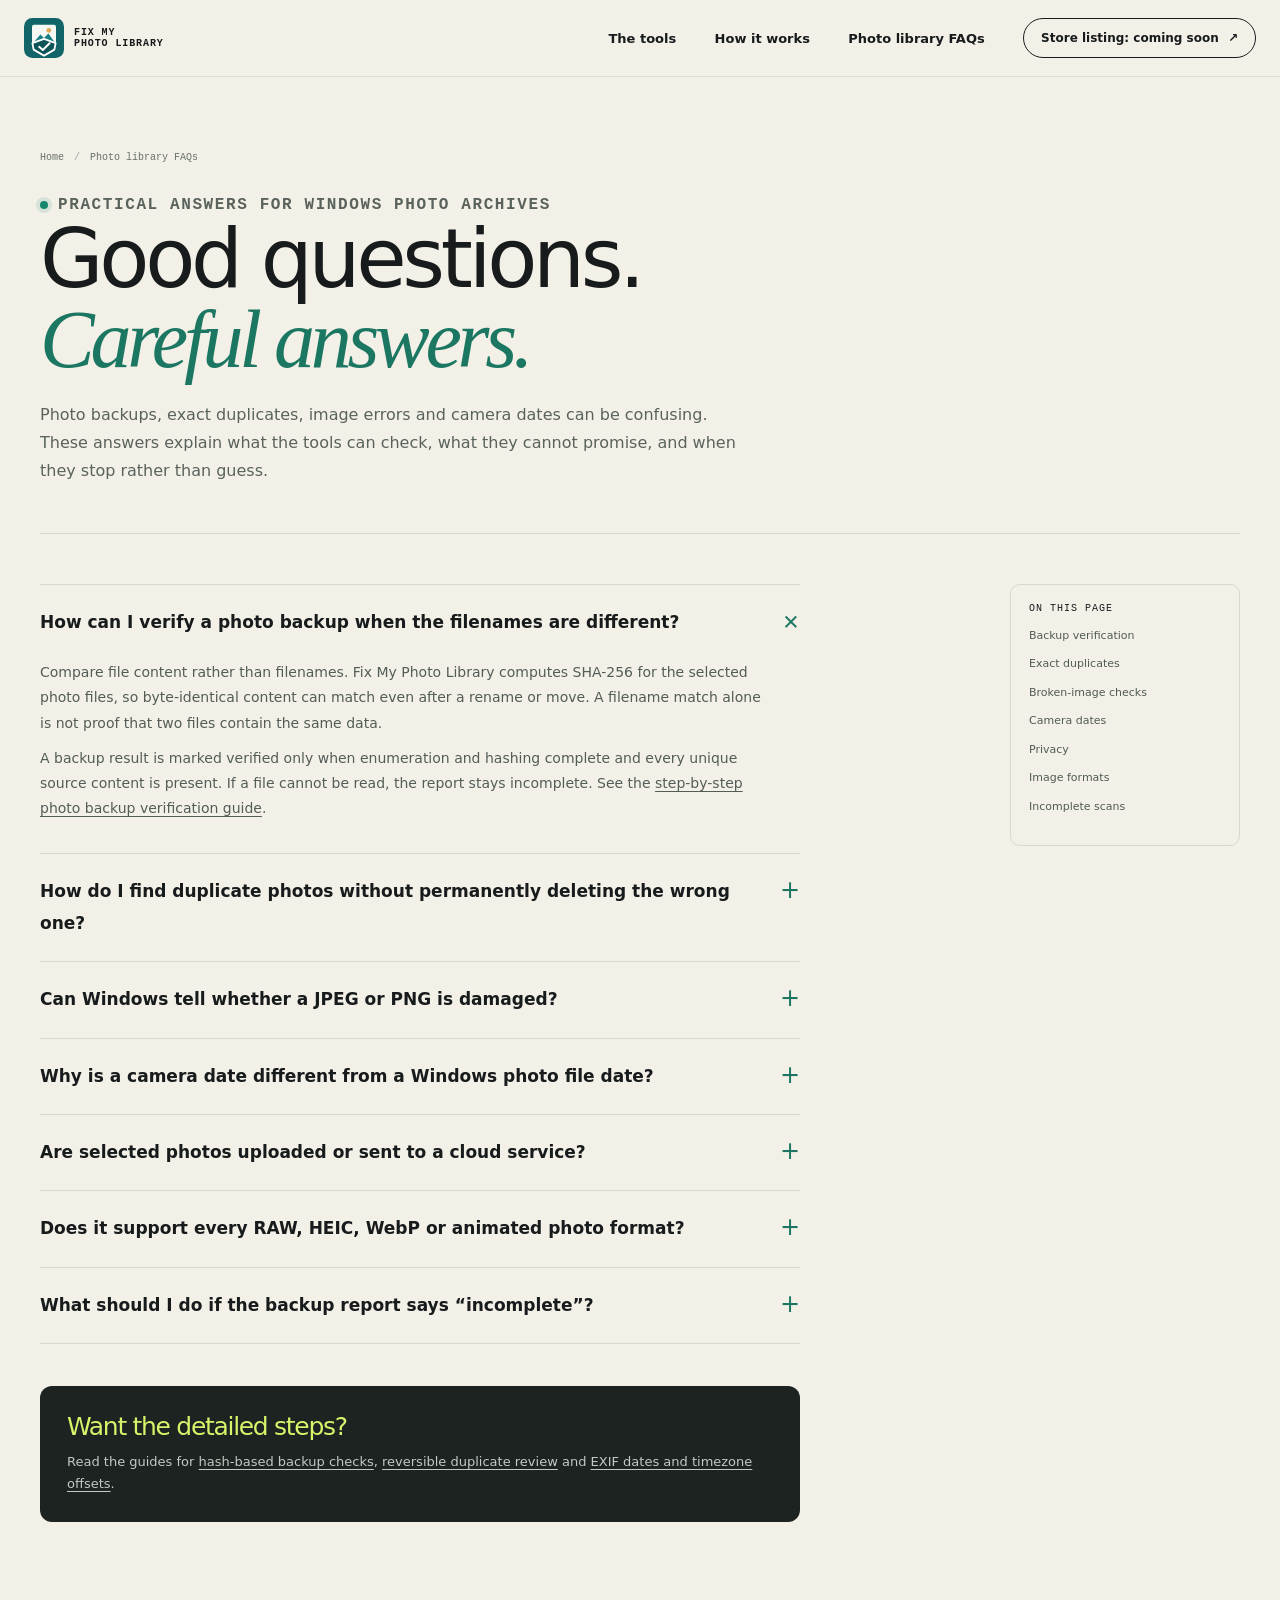
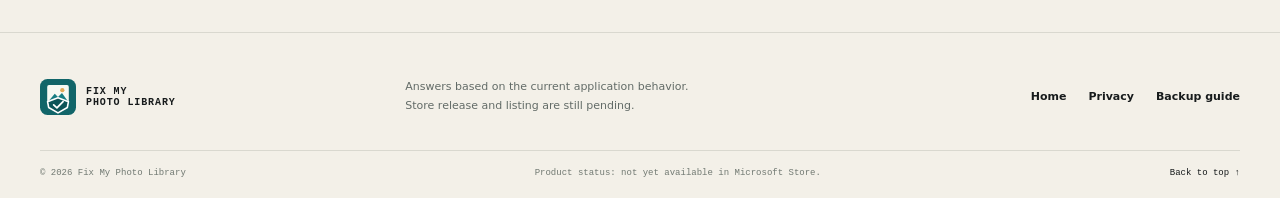
==== faq/index.html @ d22be997 "Publish Fix My Photo Library website" ====
<!doctype html>
<html lang="en-GB">
<head>
  <meta charset="utf-8"><meta name="viewport" content="width=device-width, initial-scale=1"><meta name="color-scheme" content="light"><meta name="theme-color" content="#f3f0e8">
  <title>Photo Library FAQs for Windows | Fix My Photo Library</title>
  <meta name="description" content="Answers about verifying photo backups when filenames differ, exact duplicate review, corrupt-image checks, EXIF timezone dates and local photo privacy on Windows.">
  <link rel="canonical" href="https://nikatsam.github.io/WINAPP_Fix_My_Photo_Library_Website/faq/">
  <link rel="icon" type="image/svg+xml" href="../assets/favicon.svg"><link rel="stylesheet" href="../assets/site.css">
  <meta property="og:type" content="article"><meta property="og:title" content="Photo Library FAQs for Windows"><meta property="og:description" content="Practical answers about photo backups, duplicates, damaged images and EXIF dates."><meta property="og:url" content="https://nikatsam.github.io/WINAPP_Fix_My_Photo_Library_Website/faq/">
  <script type="application/ld+json">
  {"@context":"https://schema.org","@graph":[
    {"@type":"BreadcrumbList","itemListElement":[{"@type":"ListItem","position":1,"name":"Home","item":"https://nikatsam.github.io/WINAPP_Fix_My_Photo_Library_Website/"},{"@type":"ListItem","position":2,"name":"Photo library FAQs","item":"https://nikatsam.github.io/WINAPP_Fix_My_Photo_Library_Website/faq/"}]},
    {"@type":"FAQPage","mainEntity":[
      {"@type":"Question","name":"How can I verify a photo backup when the filenames are different?","acceptedAnswer":{"@type":"Answer","text":"Compare file contents instead of names. Fix My Photo Library calculates SHA-256 hashes for the selected photo files, so identical content can match after a rename. A result is only verified when both scans and hashes complete and all unique source content is present."}},
      {"@type":"Question","name":"How do I find duplicate photos without permanently deleting the wrong one?","acceptedAnswer":{"@type":"Answer","text":"Use exact-content duplicate groups, choose the keeper yourself, and quarantine only reviewed copies. Quarantine stores a recovery manifest and restore checks the hash and avoids overwriting an existing file."}},
      {"@type":"Question","name":"Can Windows tell whether a JPEG or PNG is damaged?","acceptedAnswer":{"@type":"Answer","text":"A decoder can identify some files it cannot fully read, but that does not reconstruct lost pixels. The app checks supported Windows codecs, validates PNG structure and distinguishes failed decoding, resource limits and unavailable codecs."}},
      {"@type":"Question","name":"Why is a photo's camera date different from its Windows file date?","acceptedAnswer":{"@type":"Answer","text":"EXIF capture time and Windows Created or Modified timestamps are different values. Camera dates can also lack a timezone offset. The app previews embedded evidence, does not guess a missing offset, and creates corrected copies without rewriting the original EXIF."}},
      {"@type":"Question","name":"Are my selected photos uploaded to a cloud service?","acceptedAnswer":{"@type":"Answer","text":"The app's photo scans, hashes, image checks and file operations run locally on the Windows PC. It does not upload photo contents to a service. Reports are written only to a folder the user chooses."}},
      {"@type":"Question","name":"Does the app support every RAW, HEIC or animated image format?","acceptedAnswer":{"@type":"Answer","text":"No. Image checks depend on codecs available on Windows and use a bounded pixel budget. Unsupported codecs and resource-limited images are reported separately from damaged files."}}
    ]}]}
  </script>
</head>
<body>
  <a class="skip-link" href="#main">Skip to content</a>
  <header class="site-header"><div class="header-inner"><a class="brand" href="../" aria-label="Fix My Photo Library home"><img src="../assets/favicon.svg" alt="" width="40" height="40"><span>FIX MY<br>PHOTO LIBRARY</span></a><button class="nav-toggle" type="button" aria-expanded="false" aria-controls="primary-nav"><span class="sr-only">Toggle navigation</span><span></span><span></span></button><nav class="primary-nav" id="primary-nav" aria-label="Main navigation"><a href="../#tools">The tools</a><a href="../#how-it-works">How it works</a><a href="./" aria-current="page">Photo library FAQs</a><a class="nav-cta" href="../#availability">Store listing: coming soon <span aria-hidden="true">↗</span></a></nav></div></header>
  <main id="main">
    <section class="page-hero section-wrap"><nav class="breadcrumbs" aria-label="Breadcrumb"><a href="../">Home</a><span aria-hidden="true">/</span><span aria-current="page">Photo library FAQs</span></nav><p class="eyebrow"><span class="eyebrow-dot"></span> Practical answers for Windows photo archives</p><h1>Good questions.<br><em>Careful answers.</em></h1><p>Photo backups, exact duplicates, image errors and camera dates can be confusing. These answers explain what the tools can check, what they cannot promise, and when they stop rather than guess.</p></section>
    <section class="article-layout section-wrap">
      <article class="article-body">
        <div class="qa-list">
          <details class="qa-item" id="backup-content" open><summary><h2>How can I verify a photo backup when the filenames are different?</h2></summary><div class="qa-answer"><p>Compare file content rather than filenames. Fix My Photo Library computes SHA-256 for the selected photo files, so byte-identical content can match even after a rename or move. A filename match alone is not proof that two files contain the same data.</p><p>A backup result is marked verified only when enumeration and hashing complete and every unique source content is present. If a file cannot be read, the report stays incomplete. See the <a href="../guides/verify-photo-backup/">step-by-step photo backup verification guide</a>.</p></div></details>
          <details class="qa-item" id="safe-duplicates"><summary><h2>How do I find duplicate photos without permanently deleting the wrong one?</h2></summary><div class="qa-answer"><p>The duplicate tool groups exact byte-for-byte matches. It does not claim two similar-looking photos are duplicates. You review the group, pin the photo to keep, and choose which copies to quarantine.</p><p>Quarantine is a separate folder with a recovery manifest. Restore rechecks the expected hash and chooses a new name if the original destination already exists. Read the <a href="../guides/find-duplicate-photos/">safe exact-duplicate review guide</a>.</p></div></details>
          <details class="qa-item" id="broken-photo"><summary><h2>Can Windows tell whether a JPEG or PNG is damaged?</h2></summary><div class="qa-answer"><p>Windows image codecs can fully decode some supported image files and fail on others. A failed decode is a diagnostic signal, not a repair: the tool cannot reconstruct pixels that are missing from a damaged file.</p><p>PNG chunk structure and CRC values are checked before decoding. Unsupported codecs, inaccessible files and the image resource limit are reported separately so they are not mislabeled as corruption.</p></div></details>
          <details class="qa-item" id="camera-dates"><summary><h2>Why is a camera date different from a Windows photo file date?</h2></summary><div class="qa-answer"><p>EXIF capture time is embedded metadata; Windows Created and Modified are filesystem timestamps. They can disagree. EXIF wall-clock dates may also omit a timezone offset, making conversion to UTC ambiguous.</p><p>The app previews the date and offset. It does not guess a missing timezone. Date corrections create copies and set the selected Windows timestamps; the original file and embedded EXIF are not rewritten. More detail is in the <a href="../guides/fix-photo-dates/">EXIF photo-date guide</a>.</p></div></details>
          <details class="qa-item" id="privacy"><summary><h2>Are selected photos uploaded or sent to a cloud service?</h2></summary><div class="qa-answer"><p>No photo contents are uploaded by the app. Scans, hashes, decoding, copies and quarantine operations are performed locally. Reports are saved only in the folder you choose. Job history stores a local summary; action journals retain file paths needed for recovery.</p><p>See the <a href="../privacy/">local-processing privacy summary</a>. Microsoft Store licensing and Windows platform services are separate from photo processing.</p></div></details>
          <details class="qa-item" id="formats"><summary><h2>Does it support every RAW, HEIC, WebP or animated photo format?</h2></summary><div class="qa-answer"><p>No. Image inspection depends on codecs installed on that Windows PC. Animated frames are checked within a fixed aggregate pixel budget. If a codec is unavailable or a file exceeds the decode limit, the app reports that separately from a failed supported-format decode.</p><p>Install codecs only from a source you trust. The app does not download a codec or upload the photo to inspect it.</p></div></details>
          <details class="qa-item" id="partial-backup"><summary><h2>What should I do if the backup report says “incomplete”?</h2></summary><div class="qa-answer"><p>Do not treat an incomplete scan as verified. Review access-denied, missing, changed-during-scan and cloud-placeholder rows. Make the source and backup available, then run the check again. The app can offer to copy content it confirmed missing, but it rechecks source hashes and never overwrites an existing file.</p></div></details>
        </div>
        <div class="page-cta"><h2>Want the detailed steps?</h2><p>Read the guides for <a href="../guides/verify-photo-backup/">hash-based backup checks</a>, <a href="../guides/find-duplicate-photos/">reversible duplicate review</a> and <a href="../guides/fix-photo-dates/">EXIF dates and timezone offsets</a>.</p></div>
      </article>
      <aside class="article-aside"><h2>On this page</h2><nav aria-label="FAQ topics"><a href="#backup-content">Backup verification</a><a href="#safe-duplicates">Exact duplicates</a><a href="#broken-photo">Broken-image checks</a><a href="#camera-dates">Camera dates</a><a href="#privacy">Privacy</a><a href="#formats">Image formats</a><a href="#partial-backup">Incomplete scans</a></nav></aside>
    </section>
  </main>
  <footer class="site-footer"><div class="footer-main section-wrap"><a class="brand brand-footer" href="../"><img src="../assets/favicon.svg" alt="" width="36" height="36"><span>FIX MY<br>PHOTO LIBRARY</span></a><p>Answers based on the current application behavior.<br>Store release and listing are still pending.</p><nav aria-label="Footer"><a href="../">Home</a><a href="../privacy/">Privacy</a><a href="../guides/verify-photo-backup/">Backup guide</a></nav></div><div class="footer-bottom section-wrap"><span>© 2026 Fix My Photo Library</span><span>Product status: not yet available in Microsoft Store.</span><a href="#main">Back to top ↑</a></div></footer>
  <script src="../assets/site.js" defer></script>
</body>
</html>
---- assets/site.css ----
:root {
  color-scheme: light;
  --paper: #f3f0e8;
  --white: #fffdf8;
  --ink: #171b1c;
  --muted: #626b67;
  --line: #d9d8cf;
  --lime: #d7f36a;
  --coral: #ff765f;
  --teal: #99d7c4;
  --serif: Georgia, 'Times New Roman', serif;
  --sans: 'Segoe UI', Inter, system-ui, -apple-system, BlinkMacSystemFont, sans-serif;
  --mono: 'Cascadia Code', 'SFMono-Regular', Consolas, monospace;
  --wrap: 1200px;
}

* { box-sizing: border-box; }
html { scroll-behavior: smooth; scroll-padding-top: 92px; }
body { margin: 0; background: var(--paper); color: var(--ink); font-family: var(--sans); -webkit-font-smoothing: antialiased; }
img { display: block; max-width: 100%; }
a { color: inherit; text-decoration: none; }
button, a { -webkit-tap-highlight-color: transparent; }
a:focus-visible, button:focus-visible, summary:focus-visible { outline: 3px solid #087c68; outline-offset: 4px; }
.section-wrap { width: min(var(--wrap), calc(100% - 64px)); margin-inline: auto; }
.sr-only { position: absolute; width: 1px; height: 1px; padding: 0; margin: -1px; overflow: hidden; clip: rect(0,0,0,0); white-space: nowrap; border: 0; }
.skip-link { position: fixed; z-index: 100; top: 12px; left: 12px; padding: 12px 18px; transform: translateY(-160%); border-radius: 999px; background: var(--lime); color: var(--ink); font-weight: 700; }
.skip-link:focus { transform: translateY(0); }

.site-header { position: sticky; z-index: 20; top: 0; border-bottom: 1px solid rgb(23 27 28 / 9%); background: rgb(243 240 232 / 90%); backdrop-filter: blur(16px); }
.header-inner { width: min(1340px, calc(100% - 48px)); min-height: 76px; margin-inline: auto; display: flex; align-items: center; justify-content: space-between; gap: 32px; }
.brand { display: inline-flex; align-items: center; gap: 10px; font: 800 10px/1.1 var(--mono); letter-spacing: .09em; }
.brand img { width: 40px; height: 40px; }
.primary-nav { display: flex; align-items: center; gap: clamp(18px, 3vw, 40px); font-size: 13px; font-weight: 650; }
.primary-nav > a:not(.nav-cta), .site-footer nav a { transition: opacity .2s ease; }
.primary-nav > a:not(.nav-cta):hover, .site-footer nav a:hover { opacity: .58; }
.nav-cta { padding: 12px 17px; border: 1px solid var(--ink); border-radius: 999px; font-size: 12px; }
.nav-cta span { padding-left: 5px; }
.nav-toggle { display: none; }

.hero { min-height: 700px; padding-top: 95px; padding-bottom: 110px; display: grid; grid-template-columns: .9fr 1.1fr; align-items: center; gap: 36px; position: relative; }
.hero-copy { position: relative; z-index: 2; padding-bottom: 50px; }
.eyebrow, .section-kicker { font: 600 10px/1.4 var(--mono); letter-spacing: .1em; text-transform: uppercase; }
.eyebrow { display: flex; align-items: center; gap: 10px; color: #4b5952; }
.eyebrow-dot { width: 8px; height: 8px; border-radius: 50%; background: #16876c; box-shadow: 0 0 0 4px rgb(22 135 108 / 13%); }
h1, h2, h3, p { margin-top: 0; }
h1, h2 { font-weight: 520; letter-spacing: -.052em; }
h1 { max-width: 700px; margin: 22px 0 22px; font-size: clamp(56px, 7.1vw, 96px); line-height: .98; }
h1 em, h2 em { font-family: var(--serif); font-weight: 400; }
.hero-lede { max-width: 500px; color: #4e5854; font-size: 17px; line-height: 1.7; }
.hero-actions { display: flex; flex-wrap: wrap; align-items: center; gap: 22px; margin-top: 30px; }
.button { display: inline-flex; min-height: 52px; padding: 0 22px; align-items: center; justify-content: center; gap: 20px; border-radius: 999px; font-weight: 700; font-size: 13px; transition: transform .2s ease, box-shadow .2s ease; }
.button:hover { transform: translateY(-3px); box-shadow: 0 9px 22px rgb(0 0 0 / 14%); }
.button-dark { background: var(--ink); color: var(--white); }
.button-light { background: var(--lime); color: var(--ink); }
.text-link, .arrow-link { border-bottom: 1px solid currentColor; padding-bottom: 4px; font-size: 12px; font-weight: 700; }
.text-link span, .arrow-link span { padding-left: 4px; }
.trust-points { display: flex; flex-wrap: wrap; gap: 12px 22px; margin: 40px 0 0; padding: 0; list-style: none; color: #49514c; font: 10px var(--mono); }
.trust-points li { display: flex; align-items: center; gap: 7px; }
.trust-points span { color: #8f9990; font-size: 9px; }
.hero-visual { min-height: 470px; position: relative; display: grid; place-items: center; }
.orbit { position: absolute; border: 1px solid rgb(29 56 49 / 12%); border-radius: 50%; pointer-events: none; }
.orbit-one { width: min(42vw, 520px); aspect-ratio: 1; transform: rotate(-21deg) scaleY(.68); }
.orbit-two { width: min(48vw, 600px); aspect-ratio: 1; transform: rotate(31deg) scaleY(.68); }
.hero-screen { z-index: 1; width: min(100%, 630px); margin: 0; padding: 9px 9px 0; overflow: hidden; transform: rotate(2.2deg); border: 1px solid #262c2b; border-radius: 13px; background: #202625; box-shadow: 0 28px 70px rgb(23 27 28 / 23%); animation: screen-float 7s ease-in-out infinite; }
.hero-screen img { width: 100%; border-radius: 7px 7px 0 0; }
.hero-screen figcaption { padding: 9px 10px; color: #d8ddd9; text-align: right; font: 9px var(--mono); }
.hero-note { position: absolute; z-index: 3; display: flex; align-items: center; gap: 10px; padding: 12px 15px; border: 1px solid rgb(23 27 28 / 12%); border-radius: 12px; background: var(--white); box-shadow: 0 12px 35px rgb(23 27 28 / 10%); font-size: 10px; }
.hero-note b, .hero-note small { display: block; }
.hero-note b { margin-bottom: 3px; font-size: 11px; }
.hero-note small { color: var(--muted); font-size: 9px; }
.note-icon { display: grid; width: 30px; height: 30px; place-items: center; border-radius: 50%; background: var(--lime); font-size: 18px; }
.note-top { top: 43px; right: -4px; transform: rotate(3deg); }
.note-bottom { bottom: 35px; left: -12px; transform: rotate(-4deg); }
.shield-mark { display: grid; width: 31px; height: 34px; place-items: center; background: var(--teal); clip-path: polygon(50% 0, 100% 16%, 92% 72%, 50% 100%, 8% 72%, 0 16%); font-weight: 900; }
.hero-spark { position: absolute; color: #e47457; font-size: 25px; animation: spark 4s ease-in-out infinite; }
.spark-one { top: 75px; left: 45px; }
.spark-two { right: 15px; bottom: 65px; font-size: 17px; animation-delay: -2s; }
.hero-ribbon { position: absolute; bottom: 0; left: 0; width: 100%; min-height: 49px; display: flex; justify-content: space-between; align-items: center; gap: 15px; border-top: 1px solid var(--line); border-bottom: 1px solid var(--line); color: #56605a; font: 9px var(--mono); letter-spacing: .08em; }
.hero-ribbon i { width: 5px; height: 5px; border-radius: 50%; background: #9ab448; }

.intro { padding-top: 120px; padding-bottom: 145px; }
.section-kicker { display: flex; justify-content: space-between; gap: 20px; color: #68716a; }
.section-kicker span:first-child { color: #252a27; }
.intro-grid { display: grid; grid-template-columns: 1.08fr .92fr; gap: 9%; align-items: end; margin-top: 40px; }
h2 { margin-bottom: 0; font-size: clamp(44px, 5.7vw, 74px); line-height: 1.02; }
.intro-body { max-width: 520px; color: #525b56; font-size: 14px; line-height: 1.8; }
.intro-body p + p { margin-top: 16px; }
.arrow-link { display: inline-block; margin-top: 13px; color: var(--ink); }

.tools-section { padding: 100px 0 115px; background: #1c2321; color: #f4f2e9; }
.tools-section .section-kicker, .safety-section .section-kicker { color: #b4bcb4; }
.tools-section .section-kicker span:first-child, .safety-section .section-kicker span:first-child { color: var(--lime); }
.tools-heading { display: flex; justify-content: space-between; align-items: end; gap: 40px; margin: 38px 0 45px; }
.tools-heading h2 { max-width: 630px; }
.tools-heading h2 em { color: var(--lime); }
.tools-heading > p { max-width: 320px; margin: 0 0 5px; color: #b5beb7; font-size: 14px; line-height: 1.7; }
.tool-grid { display: grid; grid-template-columns: repeat(4, 1fr); gap: 12px; }
.tool-card { min-height: 320px; display: flex; flex-direction: column; padding: 24px; border-radius: 12px; color: var(--ink); }
.tool-card-dark { background: #a8dfca; }
.tool-card-lime { background: var(--lime); }
.tool-card-paper { background: #f0ede5; }
.tool-card-coral { background: var(--coral); }
.card-top { display: flex; align-items: center; justify-content: space-between; margin-bottom: 32px; }
.tool-number { font: 11px var(--mono); opacity: .62; }
.tool-glyph { display: grid; width: 43px; height: 43px; place-items: center; border: 1px solid rgb(23 27 28 / 26%); border-radius: 50%; font-size: 25px; }
.tool-card h3 { margin: 0 0 12px; font-size: 21px; letter-spacing: -.035em; }
.tool-card p { margin: 0 0 22px; color: #3d4741; font-size: 12px; line-height: 1.65; }
.tool-card a { display: flex; justify-content: space-between; align-items: center; gap: 8px; margin-top: auto; padding-top: 12px; border-top: 1px solid rgb(23 27 28 / 20%); font-size: 10px; font-weight: 750; }
.tool-card a span { font-size: 15px; }

.proof-section { padding-top: 120px; padding-bottom: 125px; }
.proof-heading { display: flex; align-items: end; justify-content: space-between; gap: 40px; margin: 40px 0 42px; }
.proof-heading h2 em { color: #1c7762; }
.proof-heading p { max-width: 350px; margin: 0 0 7px; color: var(--muted); font-size: 13px; line-height: 1.65; }
.screen-gallery { display: grid; grid-template-columns: 1.18fr .82fr; gap: 15px; align-items: start; }
.screen-gallery figure { margin: 0; overflow: hidden; border: 1px solid #d3d1c8; border-radius: 10px; background: #e7e5dd; }
.screen-gallery img { width: 100%; aspect-ratio: 16/9; object-fit: cover; object-position: top left; transition: transform .6s cubic-bezier(.2,.7,.2,1); }
.screen-gallery figure:hover img { transform: scale(1.025); }
.gallery-large { grid-row: span 2; }
.gallery-caption, .screen-gallery figcaption { display: flex; flex-wrap: wrap; justify-content: space-between; gap: 8px 20px; padding: 13px 15px; color: #4f5853; font-size: 10px; }
.screen-gallery figcaption b { color: var(--ink); font-size: 11px; }

.safety-section { padding: 105px 0; background: #1c2321; color: var(--white); }
.safety-grid { display: grid; grid-template-columns: 1fr .78fr; gap: 10%; align-items: center; }
.safety-copy h2 { margin: 40px 0 20px; }
.safety-copy h2 em { color: var(--lime); }
.safety-copy > p { max-width: 480px; margin-bottom: 25px; color: #bec4be; font-size: 14px; line-height: 1.75; }
.safety-list { border-top: 1px solid #505753; }
.safety-list > div { display: grid; grid-template-columns: 42px 1fr; gap: 15px; padding: 17px 0; border-bottom: 1px solid #505753; }
.safety-list > div > span { color: var(--lime); font: 10px var(--mono); }
.safety-list p { margin: 0; color: #bfc6c0; font-size: 11px; line-height: 1.7; }
.safety-list b { color: var(--white); font-size: 13px; }

.faq-teaser { padding-top: 120px; padding-bottom: 125px; }
.faq-teaser-grid { display: grid; grid-template-columns: 1fr 1fr; gap: 8%; margin-top: 44px; }
.faq-teaser h2 em { color: #1c7762; }
.faq-mini-list { border-top: 1px solid var(--line); }
.faq-mini-list a { display: flex; justify-content: space-between; gap: 20px; align-items: center; padding: 19px 0; border-bottom: 1px solid var(--line); font-size: 13px; font-weight: 600; }
.faq-mini-list b { font-size: 18px; transition: transform .2s ease; }
.faq-mini-list a:hover b { transform: translate(3px,-3px); }

.availability { padding-bottom: 110px; }
.availability-card { display: grid; grid-template-columns: 1fr 220px; gap: 40px; align-items: center; padding: clamp(30px, 6vw, 70px); border-radius: 15px; background: var(--lime); }
.availability-card .eyebrow { color: #354128; }
.availability-card h2 { margin: 23px 0 15px; font-size: clamp(42px, 5vw, 68px); }
.availability-card h2 em { color: #4b7149; }
.availability-card p:last-child { max-width: 560px; margin: 0; color: #48533c; font-size: 13px; line-height: 1.7; }
.availability-stamp { width: 185px; height: 185px; display: flex; flex-direction: column; justify-content: space-between; align-items: center; padding: 18px; transform: rotate(7deg); border: 1px solid rgb(23 27 28 / 45%); border-radius: 50%; text-align: center; }
.availability-stamp span { font: 9px var(--mono); letter-spacing: .08em; }
.availability-stamp b { font: 15px/1.1 var(--mono); letter-spacing: .04em; }

.site-footer { padding: 45px 0 20px; border-top: 1px solid var(--line); }
.footer-main { display: grid; grid-template-columns: 1fr 1.4fr 1fr; align-items: center; gap: 30px; padding-bottom: 35px; }
.brand-footer img { width: 36px; height: 36px; }
.footer-main > p { margin: 0; color: var(--muted); font-size: 11px; line-height: 1.7; }
.site-footer nav { display: flex; justify-content: flex-end; gap: 22px; font-size: 11px; font-weight: 650; }
.footer-bottom { display: flex; justify-content: space-between; gap: 20px; padding-top: 17px; border-top: 1px solid var(--line); color: #717972; font: 9px var(--mono); }
.footer-bottom a { color: var(--ink); }

/* Editorial pages */
.page-hero { padding: 75px 0 48px; border-bottom: 1px solid var(--line); }
.breadcrumbs { display: flex; gap: 10px; align-items: center; margin-bottom: 28px; color: #66716a; font: 10px var(--mono); }
.breadcrumbs span[aria-hidden="true"] { color: #a2a79f; }
.page-hero h1 { max-width: 900px; margin: 0 0 20px; font-size: clamp(48px, 7vw, 82px); }
.page-hero h1 em { color: #1c7762; }
.page-hero > p { max-width: 700px; margin: 0; color: #59635c; font-size: 16px; line-height: 1.75; }
.article-layout { display: grid; grid-template-columns: minmax(0, 760px) 230px; justify-content: space-between; gap: 60px; padding-top: 50px; padding-bottom: 110px; }
.article-body { color: #414b45; font-size: 15px; line-height: 1.85; }
.article-body h2 { margin: 48px 0 15px; font-size: 34px; line-height: 1.1; color: var(--ink); }
.article-body h3 { margin: 30px 0 9px; font-size: 20px; color: var(--ink); }
.article-body p { margin-bottom: 17px; }
.article-body ul, .article-body ol { padding-left: 21px; }
.article-body li { margin: 7px 0; }
.article-body a { text-decoration: underline; text-underline-offset: 3px; }
.article-callout { margin: 30px 0; padding: 21px 24px; border-left: 3px solid #16876c; background: #e5eee5; color: #32463b; }
.article-callout strong { color: var(--ink); }
.article-aside { position: sticky; top: 105px; align-self: start; padding: 18px; border: 1px solid var(--line); border-radius: 10px; }
.article-aside h2 { margin: 0 0 14px; font: 10px var(--mono); letter-spacing: .1em; text-transform: uppercase; }
.article-aside a { display: block; margin: 12px 0; color: #4f5b53; font-size: 11px; line-height: 1.5; }
.qa-list { border-top: 1px solid var(--line); }
.qa-item { border-bottom: 1px solid var(--line); }
.qa-item h2 { margin: 0; font: inherit; letter-spacing: normal; }
.qa-item summary { display: flex; justify-content: space-between; gap: 22px; padding: 22px 0; color: var(--ink); cursor: pointer; list-style: none; font-size: 17px; font-weight: 650; }
.qa-item summary::-webkit-details-marker { display: none; }
.qa-item summary::after { content: '+'; color: #1c7762; font: 24px var(--sans); transition: transform .2s ease; }
.qa-item[open] summary::after { transform: rotate(45deg); }
.qa-answer { max-width: 760px; padding: 0 30px 22px 0; color: #525d56; font-size: 14px; line-height: 1.8; }
.qa-answer p { margin: 0 0 10px; }
.qa-answer a { text-decoration: underline; text-underline-offset: 3px; }
.page-cta { margin-top: 42px; padding: 27px; border-radius: 12px; background: #1c2321; color: var(--white); }
.page-cta h2 { margin: 0 0 10px; color: var(--lime); font-size: 25px; }
.page-cta p { margin: 0; color: #c3cac3; font-size: 13px; line-height: 1.7; }
.privacy-updated { color: #6a746c; font: 10px var(--mono); }

.reveal { opacity: 1; transform: none; }
.js-ready .reveal { opacity: 0; transform: translateY(18px); transition: opacity .65s ease, transform .65s cubic-bezier(.2,.7,.2,1); }
.js-ready .reveal.is-visible { opacity: 1; transform: translateY(0); }
.js-ready .reveal-late { transition-delay: .12s; }
@keyframes screen-float { 0%,100% { transform: rotate(2.2deg) translateY(0); } 50% { transform: rotate(1deg) translateY(-10px); } }
@keyframes spark { 0%,100% { transform: scale(.9) rotate(0); opacity: .8; } 50% { transform: scale(1.2) rotate(35deg); opacity: 1; } }

@media (max-width: 1000px) {
  .hero { min-height: 650px; grid-template-columns: 1fr 1fr; gap: 15px; }
  .hero-note { font-size: 9px; }
  .tool-grid { grid-template-columns: repeat(2, 1fr); }
  .tool-card { min-height: 285px; }
}
@media (max-width: 720px) {
  html { scroll-padding-top: 76px; }
  .section-wrap { width: min(100% - 38px, var(--wrap)); }
  .header-inner { width: calc(100% - 32px); min-height: 66px; }
  .brand img { width: 34px; height: 34px; }
  .nav-toggle { width: 43px; height: 43px; display: grid; align-content: center; justify-content: center; gap: 5px; border: 1px solid var(--line); border-radius: 50%; background: transparent; }
  .nav-toggle > span:not(.sr-only) { width: 15px; height: 1px; background: var(--ink); }
  .primary-nav { position: absolute; top: 65px; right: 0; left: 0; display: none; align-items: stretch; padding: 18px 20px 22px; border-bottom: 1px solid var(--line); background: var(--paper); }
  .primary-nav.is-open { display: flex; flex-direction: column; gap: 16px; }
  .nav-cta { align-self: flex-start; }
  .hero { min-height: 0; display: flex; flex-direction: column; align-items: stretch; gap: 0; padding-top: 62px; padding-bottom: 78px; }
  .hero-copy { padding-bottom: 10px; }
  h1 { margin-top: 18px; font-size: clamp(54px, 15vw, 80px); }
  .hero-lede { font-size: 15px; }
  .hero-actions { align-items: flex-start; flex-direction: column; gap: 17px; }
  .trust-points { gap: 11px 14px; margin-top: 28px; font-size: 9px; }
  .hero-visual { min-height: 340px; margin: 10px -5px 22px; }
  .hero-screen { width: 94%; }
  .note-top { top: 15px; right: -2px; }
  .note-bottom { bottom: 5px; left: -2px; }
  .orbit-one { width: 88vw; }
  .orbit-two { width: 100vw; }
  .hero-ribbon { flex-wrap: wrap; justify-content: center; gap: 9px; min-height: 43px; font-size: 7px; }
  .hero-ribbon span:last-child, .hero-ribbon i:last-of-type { display: none; }
  .intro, .proof-section, .faq-teaser { padding-top: 78px; padding-bottom: 82px; }
  .section-kicker { font-size: 8px; }
  .section-kicker span:last-child { text-align: right; }
  .intro-grid, .faq-teaser-grid { grid-template-columns: 1fr; gap: 26px; margin-top: 30px; }
  h2 { font-size: clamp(43px, 12vw, 62px); }
  .intro-body { font-size: 13px; }
  .tools-section, .safety-section { padding: 75px 0; }
  .tools-heading, .proof-heading { display: block; margin: 30px 0; }
  .tools-heading > p, .proof-heading p { margin-top: 18px; }
  .tool-grid { grid-template-columns: 1fr; }
  .tool-card { min-height: 250px; padding: 22px; }
  .card-top { margin-bottom: 22px; }
  .screen-gallery { grid-template-columns: 1fr; }
  .gallery-large { grid-row: auto; }
  .safety-grid { grid-template-columns: 1fr; gap: 40px; }
  .safety-copy h2 { margin: 30px 0 18px; }
  .availability { padding-bottom: 75px; }
  .availability-card { grid-template-columns: 1fr; gap: 30px; padding: 30px 24px; }
  .availability-stamp { width: 145px; height: 145px; margin-inline: auto; }
  .footer-main { grid-template-columns: 1fr 1fr; gap: 24px 14px; }
  .footer-main > p { grid-column: 1 / -1; grid-row: 2; }
  .site-footer nav { grid-column: 1 / -1; justify-content: flex-start; grid-row: 3; }
  .footer-bottom { flex-wrap: wrap; font-size: 8px; }
  .page-hero { padding: 52px 0 34px; }
  .page-hero h1 { font-size: clamp(45px, 13vw, 66px); }
  .page-hero > p { font-size: 14px; }
  .article-layout { grid-template-columns: 1fr; gap: 30px; padding-top: 28px; }
  .article-aside { position: static; grid-row: 1; }
  .article-aside nav { display: flex; flex-wrap: wrap; gap: 6px 15px; }
  .article-aside a { margin: 3px 0; }
  .article-body { font-size: 14px; }
  .article-body h2 { margin-top: 35px; font-size: 30px; }
  .qa-item summary { font-size: 15px; }
}
@media (prefers-reduced-motion: reduce) {
  *, *::before, *::after { scroll-behavior: auto !important; animation-duration: .01ms !important; animation-iteration-count: 1 !important; transition-duration: .01ms !important; }
  .js-ready .reveal { opacity: 1; transform: none; }
}
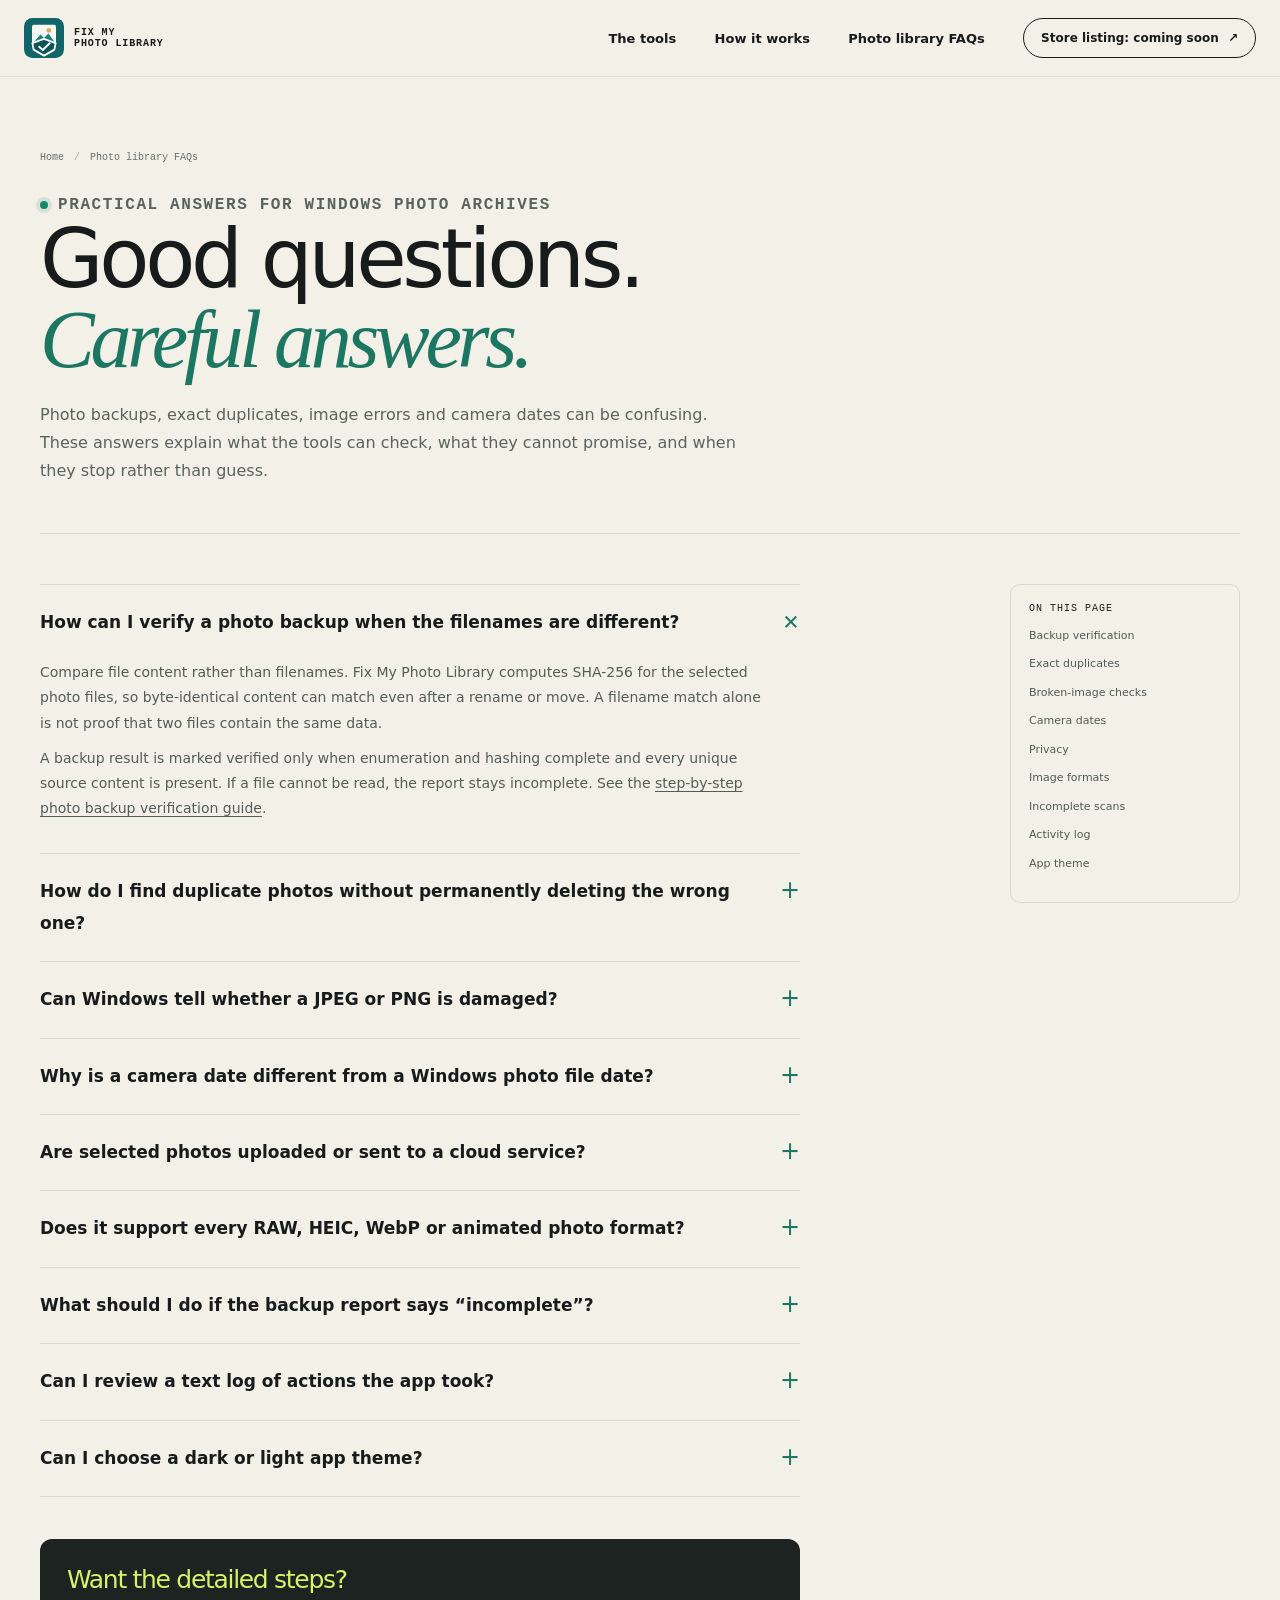
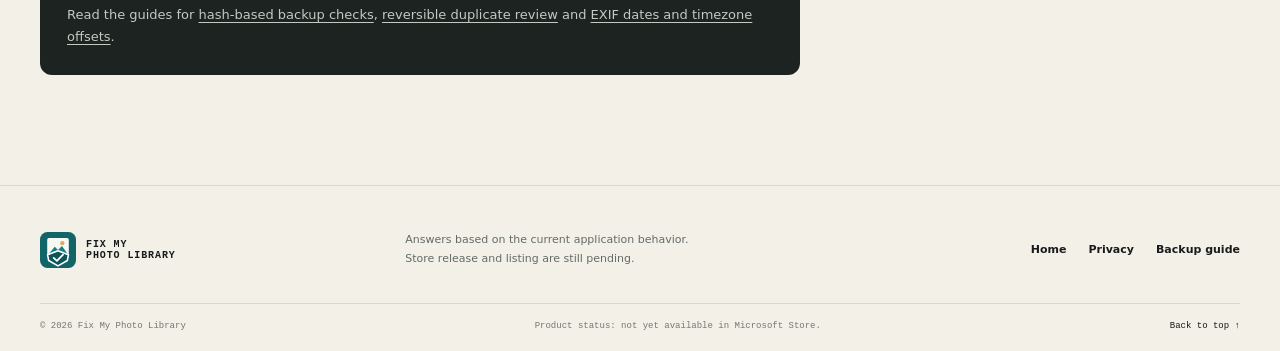
==== commit 3e2ef5d6: "Publish Fix My Photo Library website" ====
--- a/faq/index.html
+++ b/faq/index.html
@@ -16,7 +16,9 @@
       {"@type":"Question","name":"Can Windows tell whether a JPEG or PNG is damaged?","acceptedAnswer":{"@type":"Answer","text":"A decoder can identify some files it cannot fully read, but that does not reconstruct lost pixels. The app checks supported Windows codecs, validates PNG structure and distinguishes failed decoding, resource limits and unavailable codecs."}},
       {"@type":"Question","name":"Why is a photo's camera date different from its Windows file date?","acceptedAnswer":{"@type":"Answer","text":"EXIF capture time and Windows Created or Modified timestamps are different values. Camera dates can also lack a timezone offset. The app previews embedded evidence, does not guess a missing offset, and creates corrected copies without rewriting the original EXIF."}},
       {"@type":"Question","name":"Are my selected photos uploaded to a cloud service?","acceptedAnswer":{"@type":"Answer","text":"The app's photo scans, hashes, image checks and file operations run locally on the Windows PC. It does not upload photo contents to a service. Reports are written only to a folder the user chooses."}},
-      {"@type":"Question","name":"Does the app support every RAW, HEIC or animated image format?","acceptedAnswer":{"@type":"Answer","text":"No. Image checks depend on codecs available on Windows and use a bounded pixel budget. Unsupported codecs and resource-limited images are reported separately from damaged files."}}
+      {"@type":"Question","name":"Does the app support every RAW, HEIC or animated image format?","acceptedAnswer":{"@type":"Answer","text":"No. Image checks depend on codecs available on Windows and use a bounded pixel budget. Unsupported codecs and resource-limited images are reported separately from damaged files."}},
+      {"@type":"Question","name":"Can I review a text log of actions the app took?","acceptedAnswer":{"@type":"Answer","text":"Yes. The History screen shows recent job summaries and opens or exports a local activity.txt log with timestamps, outcomes, counts and paths for copy, quarantine, restore and report-export actions. Clearing job summaries does not delete the text log or recovery journal."}},
+      {"@type":"Question","name":"Can I choose a dark or light app theme?","acceptedAnswer":{"@type":"Answer","text":"Yes. Choose System, Light or Dark in the app header. The preference is stored locally and Windows high-contrast colors take precedence for accessibility."}}
     ]}]}
   </script>
 </head>
@@ -35,10 +37,12 @@
           <details class="qa-item" id="privacy"><summary><h2>Are selected photos uploaded or sent to a cloud service?</h2></summary><div class="qa-answer"><p>No photo contents are uploaded by the app. Scans, hashes, decoding, copies and quarantine operations are performed locally. Reports are saved only in the folder you choose. Job history stores a local summary; action journals retain file paths needed for recovery.</p><p>See the <a href="../privacy/">local-processing privacy summary</a>. Microsoft Store licensing and Windows platform services are separate from photo processing.</p></div></details>
           <details class="qa-item" id="formats"><summary><h2>Does it support every RAW, HEIC, WebP or animated photo format?</h2></summary><div class="qa-answer"><p>No. Image inspection depends on codecs installed on that Windows PC. Animated frames are checked within a fixed aggregate pixel budget. If a codec is unavailable or a file exceeds the decode limit, the app reports that separately from a failed supported-format decode.</p><p>Install codecs only from a source you trust. The app does not download a codec or upload the photo to inspect it.</p></div></details>
           <details class="qa-item" id="partial-backup"><summary><h2>What should I do if the backup report says “incomplete”?</h2></summary><div class="qa-answer"><p>Do not treat an incomplete scan as verified. Review access-denied, missing, changed-during-scan and cloud-placeholder rows. Make the source and backup available, then run the check again. The app can offer to copy content it confirmed missing, but it rechecks source hashes and never overwrites an existing file.</p></div></details>
+          <details class="qa-item" id="action-log"><summary><h2>Can I review a text log of actions the app took?</h2></summary><div class="qa-answer"><p>Yes. History shows recent job summaries and opens or exports a local <code>activity.txt</code> log with timestamps, outcomes, counts and paths for copy, quarantine, restore and report-export actions. Clearing job summaries does not delete the text log or recovery journal.</p></div></details>
+          <details class="qa-item" id="app-theme"><summary><h2>Can I choose a dark or light app theme?</h2></summary><div class="qa-answer"><p>Yes. Choose System, Light or Dark in the app header. The preference is stored locally; Windows high-contrast colors take precedence.</p></div></details>
         </div>
         <div class="page-cta"><h2>Want the detailed steps?</h2><p>Read the guides for <a href="../guides/verify-photo-backup/">hash-based backup checks</a>, <a href="../guides/find-duplicate-photos/">reversible duplicate review</a> and <a href="../guides/fix-photo-dates/">EXIF dates and timezone offsets</a>.</p></div>
       </article>
-      <aside class="article-aside"><h2>On this page</h2><nav aria-label="FAQ topics"><a href="#backup-content">Backup verification</a><a href="#safe-duplicates">Exact duplicates</a><a href="#broken-photo">Broken-image checks</a><a href="#camera-dates">Camera dates</a><a href="#privacy">Privacy</a><a href="#formats">Image formats</a><a href="#partial-backup">Incomplete scans</a></nav></aside>
+      <aside class="article-aside"><h2>On this page</h2><nav aria-label="FAQ topics"><a href="#backup-content">Backup verification</a><a href="#safe-duplicates">Exact duplicates</a><a href="#broken-photo">Broken-image checks</a><a href="#camera-dates">Camera dates</a><a href="#privacy">Privacy</a><a href="#formats">Image formats</a><a href="#partial-backup">Incomplete scans</a><a href="#action-log">Activity log</a><a href="#app-theme">App theme</a></nav></aside>
     </section>
   </main>
   <footer class="site-footer"><div class="footer-main section-wrap"><a class="brand brand-footer" href="../"><img src="../assets/favicon.svg" alt="" width="36" height="36"><span>FIX MY<br>PHOTO LIBRARY</span></a><p>Answers based on the current application behavior.<br>Store release and listing are still pending.</p><nav aria-label="Footer"><a href="../">Home</a><a href="../privacy/">Privacy</a><a href="../guides/verify-photo-backup/">Backup guide</a></nav></div><div class="footer-bottom section-wrap"><span>© 2026 Fix My Photo Library</span><span>Product status: not yet available in Microsoft Store.</span><a href="#main">Back to top ↑</a></div></footer>
--- a/assets/site.css
+++ b/assets/site.css
@@ -62,7 +62,11 @@
 .orbit-one { width: min(42vw, 520px); aspect-ratio: 1; transform: rotate(-21deg) scaleY(.68); }
 .orbit-two { width: min(48vw, 600px); aspect-ratio: 1; transform: rotate(31deg) scaleY(.68); }
 .hero-screen { z-index: 1; width: min(100%, 630px); margin: 0; padding: 9px 9px 0; overflow: hidden; transform: rotate(2.2deg); border: 1px solid #262c2b; border-radius: 13px; background: #202625; box-shadow: 0 28px 70px rgb(23 27 28 / 23%); animation: screen-float 7s ease-in-out infinite; }
-.hero-screen img { width: 100%; border-radius: 7px 7px 0 0; }
+.hero-screen img { display: block; width: 100%; height: auto; aspect-ratio: 1366 / 768; object-fit: contain; border-radius: 7px 7px 0 0; }
+.image-expand { position: relative; display: block; width: 100%; height: auto; padding: 0; overflow: hidden; border: 0; background: transparent; color: inherit; cursor: zoom-in; text-align: left; }
+.expand-cue { position: absolute; right: 12px; bottom: 12px; padding: 8px 11px; transform: translateY(5px); border: 1px solid rgb(255 255 255 / 30%); border-radius: 999px; background: rgb(20 27 25 / 88%); color: #fff; opacity: 0; transition: opacity .2s ease, transform .2s ease; font: 10px var(--mono); }
+.image-expand:hover .expand-cue, .image-expand:focus-visible .expand-cue { transform: translateY(0); opacity: 1; }
+.hero-screen .image-expand { border-radius: 7px 7px 0 0; }
 .hero-screen figcaption { padding: 9px 10px; color: #d8ddd9; text-align: right; font: 9px var(--mono); }
 .hero-note { position: absolute; z-index: 3; display: flex; align-items: center; gap: 10px; padding: 12px 15px; border: 1px solid rgb(23 27 28 / 12%); border-radius: 12px; background: var(--white); box-shadow: 0 12px 35px rgb(23 27 28 / 10%); font-size: 10px; }
 .hero-note b, .hero-note small { display: block; }
@@ -114,8 +118,8 @@
 .proof-heading p { max-width: 350px; margin: 0 0 7px; color: var(--muted); font-size: 13px; line-height: 1.65; }
 .screen-gallery { display: grid; grid-template-columns: 1.18fr .82fr; gap: 15px; align-items: start; }
 .screen-gallery figure { margin: 0; overflow: hidden; border: 1px solid #d3d1c8; border-radius: 10px; background: #e7e5dd; }
-.screen-gallery img { width: 100%; aspect-ratio: 16/9; object-fit: cover; object-position: top left; transition: transform .6s cubic-bezier(.2,.7,.2,1); }
-.screen-gallery figure:hover img { transform: scale(1.025); }
+.screen-gallery img { width: 100%; height: auto; aspect-ratio: 16 / 9; object-fit: contain; object-position: top left; transition: transform .6s cubic-bezier(.2,.7,.2,1); }
+.screen-gallery figure:hover img { transform: scale(1.015); }
 .gallery-large { grid-row: span 2; }
 .gallery-caption, .screen-gallery figcaption { display: flex; flex-wrap: wrap; justify-content: space-between; gap: 8px 20px; padding: 13px 15px; color: #4f5853; font-size: 10px; }
 .screen-gallery figcaption b { color: var(--ink); font-size: 11px; }
@@ -179,6 +183,11 @@
 .article-aside a { display: block; margin: 12px 0; color: #4f5b53; font-size: 11px; line-height: 1.5; }
 .qa-list { border-top: 1px solid var(--line); }
 .qa-item { border-bottom: 1px solid var(--line); }
+.guide-row { display: flex; justify-content: space-between; align-items: center; gap: 20px; padding: 21px 0; color: var(--ink); }
+.guide-row b { font-size: 16px; }
+.guide-row small { display: inline-block; margin-top: 6px; color: var(--muted); font-size: 12px; line-height: 1.6; }
+.guide-row > span:last-child { font-size: 20px; transition: transform .2s ease; }
+.guide-row:hover > span:last-child { transform: translate(3px, -3px); }
 .qa-item h2 { margin: 0; font: inherit; letter-spacing: normal; }
 .qa-item summary { display: flex; justify-content: space-between; gap: 22px; padding: 22px 0; color: var(--ink); cursor: pointer; list-style: none; font-size: 17px; font-weight: 650; }
 .qa-item summary::-webkit-details-marker { display: none; }
@@ -192,6 +201,14 @@
 .page-cta p { margin: 0; color: #c3cac3; font-size: 13px; line-height: 1.7; }
 .privacy-updated { color: #6a746c; font: 10px var(--mono); }
 
+.image-lightbox { position: fixed; width: min(96vw, 1500px); max-width: none; max-height: 94vh; padding: 54px 20px 18px; overflow: auto; border: 1px solid #65706b; border-radius: 14px; background: #171d1b; color: #fff; }
+.image-lightbox::backdrop { background: rgb(10 15 13 / 88%); backdrop-filter: blur(5px); }
+.image-lightbox > img { display: block; width: auto; height: auto; max-width: 100%; max-height: 79vh; margin: 0 auto; object-fit: contain; }
+.image-lightbox > p { margin: 12px 0 0; color: #e1e7e1; text-align: center; font-size: 12px; }
+.image-lightbox > .lightbox-instructions { margin-top: 5px; color: #aab4ad; font: 9px var(--mono); }
+.lightbox-close { position: absolute; top: 12px; right: 14px; display: inline-flex; align-items: center; gap: 12px; padding: 8px 12px; border: 1px solid #64706a; border-radius: 999px; background: #2a3330; color: #fff; cursor: pointer; font: 11px var(--sans); }
+.lightbox-close span { font-size: 20px; line-height: .8; }
+
 .reveal { opacity: 1; transform: none; }
 .js-ready .reveal { opacity: 0; transform: translateY(18px); transition: opacity .65s ease, transform .65s cubic-bezier(.2,.7,.2,1); }
 .js-ready .reveal.is-visible { opacity: 1; transform: translateY(0); }
@@ -217,7 +234,8 @@
   .nav-cta { align-self: flex-start; }
   .hero { min-height: 0; display: flex; flex-direction: column; align-items: stretch; gap: 0; padding-top: 62px; padding-bottom: 78px; }
   .hero-copy { padding-bottom: 10px; }
-  h1 { margin-top: 18px; font-size: clamp(54px, 15vw, 80px); }
+  h1 { max-width: 100%; min-width: 0; margin-top: 18px; font-size: clamp(34px, 10vw, 54px); overflow-wrap: normal; }
+  .hero-copy { width: 100%; min-width: 0; }
   .hero-lede { font-size: 15px; }
   .hero-actions { align-items: flex-start; flex-direction: column; gap: 17px; }
   .trust-points { gap: 11px 14px; margin-top: 28px; font-size: 9px; }
@@ -225,8 +243,8 @@
   .hero-screen { width: 94%; }
   .note-top { top: 15px; right: -2px; }
   .note-bottom { bottom: 5px; left: -2px; }
-  .orbit-one { width: 88vw; }
-  .orbit-two { width: 100vw; }
+  .orbit-one { width: 70vw; }
+  .orbit-two { width: 72vw; }
   .hero-ribbon { flex-wrap: wrap; justify-content: center; gap: 9px; min-height: 43px; font-size: 7px; }
   .hero-ribbon span:last-child, .hero-ribbon i:last-of-type { display: none; }
   .intro, .proof-section, .faq-teaser { padding-top: 78px; padding-bottom: 82px; }
@@ -253,7 +271,7 @@
   .site-footer nav { grid-column: 1 / -1; justify-content: flex-start; grid-row: 3; }
   .footer-bottom { flex-wrap: wrap; font-size: 8px; }
   .page-hero { padding: 52px 0 34px; }
-  .page-hero h1 { font-size: clamp(45px, 13vw, 66px); }
+  .page-hero h1 { font-size: clamp(34px, 10vw, 54px); overflow-wrap: normal; }
   .page-hero > p { font-size: 14px; }
   .article-layout { grid-template-columns: 1fr; gap: 30px; padding-top: 28px; }
   .article-aside { position: static; grid-row: 1; }
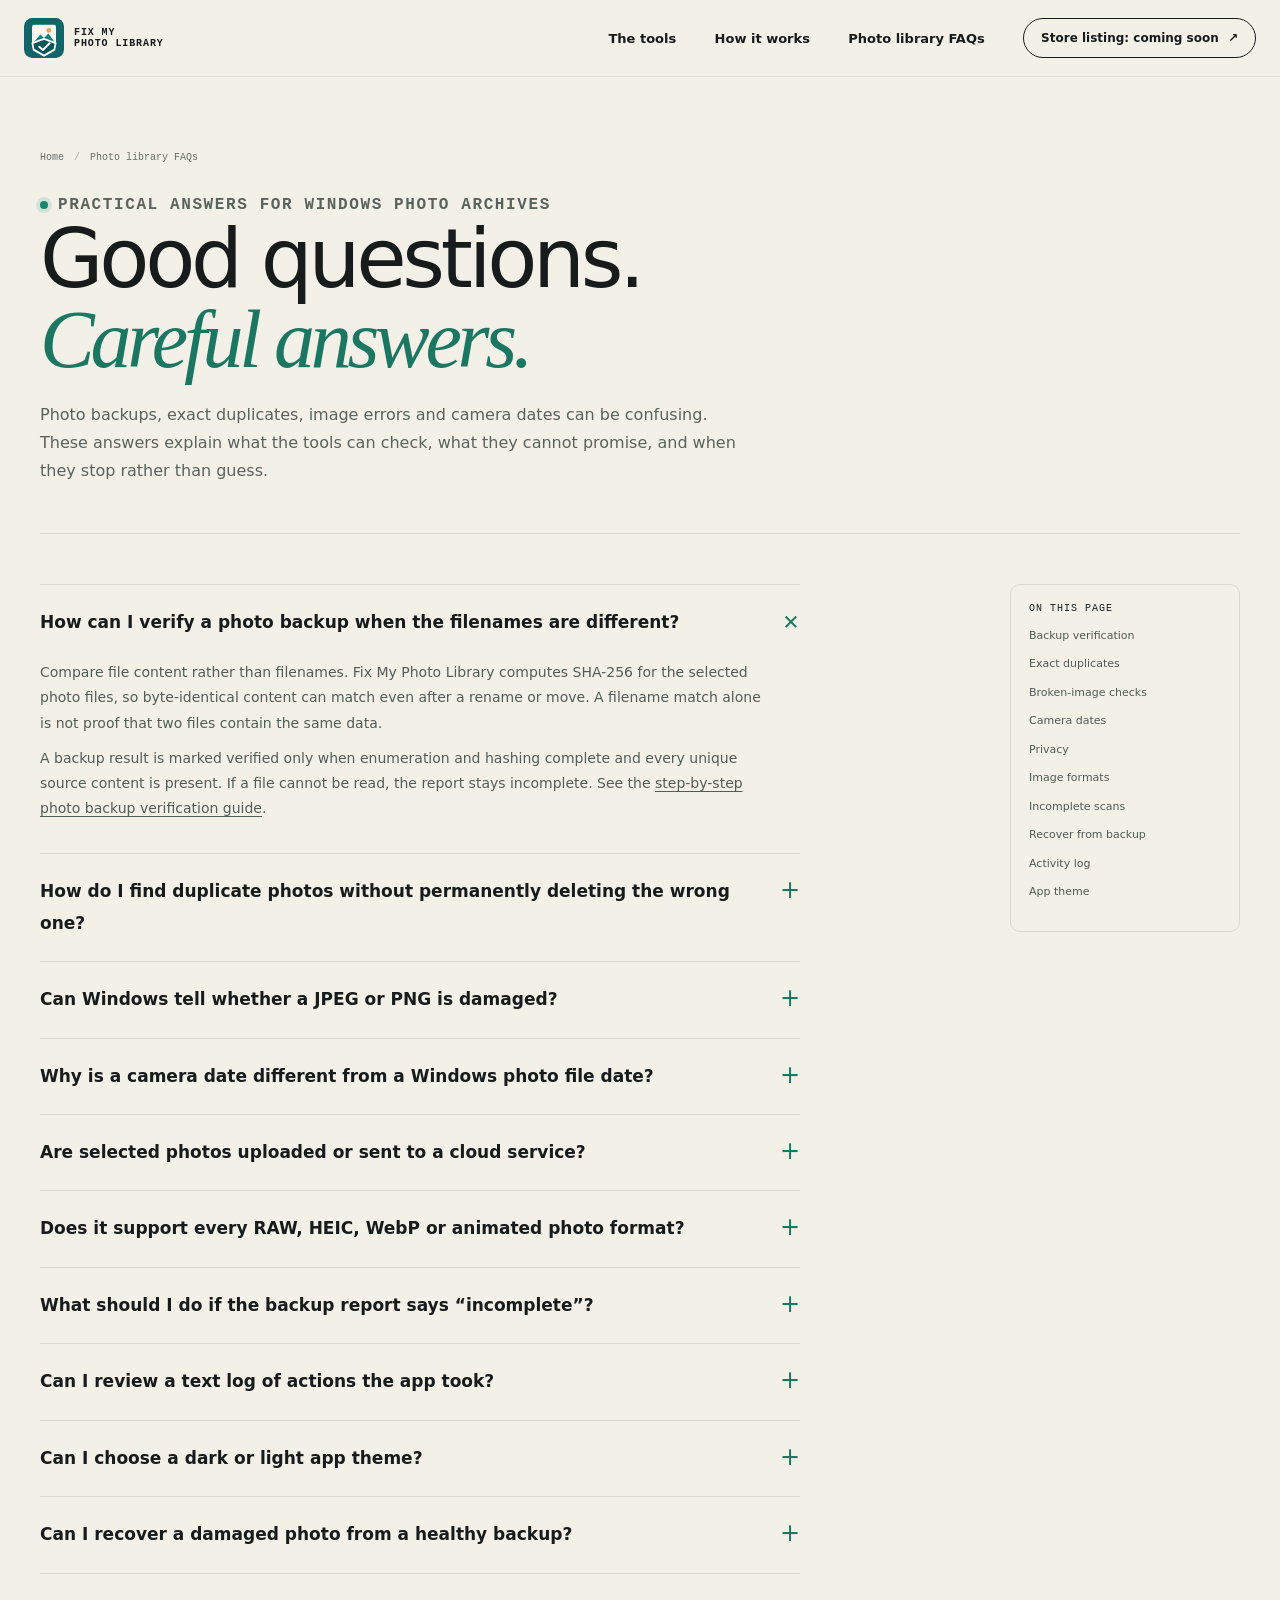
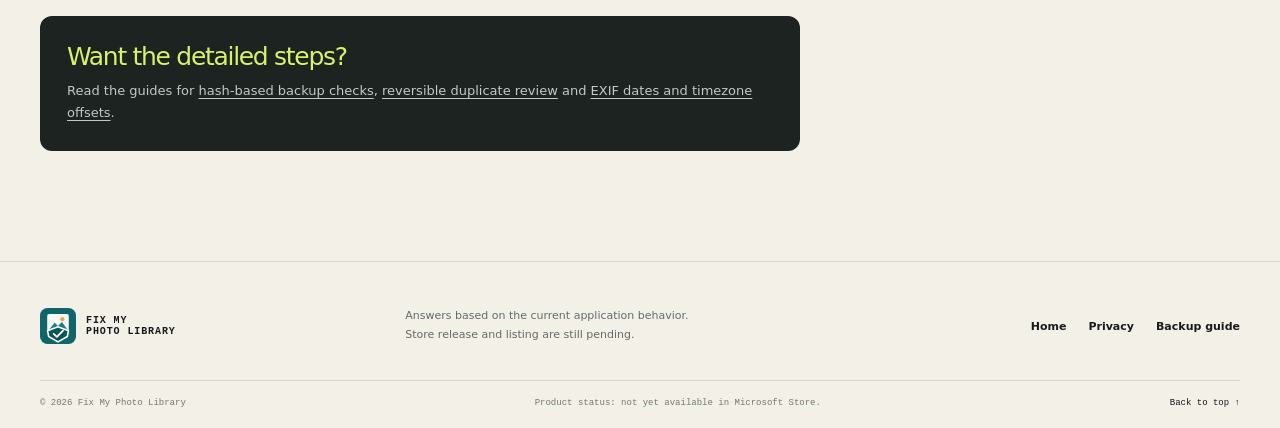
==== commit 37754759: "Publish Fix My Photo Library website" ====
--- a/faq/index.html
+++ b/faq/index.html
@@ -19,6 +19,7 @@
       {"@type":"Question","name":"Does the app support every RAW, HEIC or animated image format?","acceptedAnswer":{"@type":"Answer","text":"No. Image checks depend on codecs available on Windows and use a bounded pixel budget. Unsupported codecs and resource-limited images are reported separately from damaged files."}},
       {"@type":"Question","name":"Can I review a text log of actions the app took?","acceptedAnswer":{"@type":"Answer","text":"Yes. The History screen shows recent job summaries and opens or exports a local activity.txt log with timestamps, outcomes, counts and paths for copy, quarantine, restore and report-export actions. Clearing job summaries does not delete the text log or recovery journal."}},
       {"@type":"Question","name":"Can I choose a dark or light app theme?","acceptedAnswer":{"@type":"Answer","text":"Yes. Choose System, Light or Dark in the app header. The preference is stored locally and Windows high-contrast colors take precedence for accessibility."}}
+      ,{"@type":"Question","name":"Can I recover a damaged photo from a healthy backup?","acceptedAnswer":{"@type":"Answer","text":"If a backup contains a supported healthy image at the matching relative path, you can review a side-by-side preview and create a new hash-verified copy in a separate recovery folder. The damaged source is not replaced. A backup candidate that cannot be fully decoded is not offered as healthy."}}
     ]}]}
   </script>
 </head>
@@ -33,16 +34,17 @@
           <details class="qa-item" id="backup-content" open><summary><h2>How can I verify a photo backup when the filenames are different?</h2></summary><div class="qa-answer"><p>Compare file content rather than filenames. Fix My Photo Library computes SHA-256 for the selected photo files, so byte-identical content can match even after a rename or move. A filename match alone is not proof that two files contain the same data.</p><p>A backup result is marked verified only when enumeration and hashing complete and every unique source content is present. If a file cannot be read, the report stays incomplete. See the <a href="../guides/verify-photo-backup/">step-by-step photo backup verification guide</a>.</p></div></details>
           <details class="qa-item" id="safe-duplicates"><summary><h2>How do I find duplicate photos without permanently deleting the wrong one?</h2></summary><div class="qa-answer"><p>The duplicate tool groups exact byte-for-byte matches. It does not claim two similar-looking photos are duplicates. You review the group, pin the photo to keep, and choose which copies to quarantine.</p><p>Quarantine is a separate folder with a recovery manifest. Restore rechecks the expected hash and chooses a new name if the original destination already exists. Read the <a href="../guides/find-duplicate-photos/">safe exact-duplicate review guide</a>.</p></div></details>
           <details class="qa-item" id="broken-photo"><summary><h2>Can Windows tell whether a JPEG or PNG is damaged?</h2></summary><div class="qa-answer"><p>Windows image codecs can fully decode some supported image files and fail on others. A failed decode is a diagnostic signal, not a repair: the tool cannot reconstruct pixels that are missing from a damaged file.</p><p>PNG chunk structure and CRC values are checked before decoding. Unsupported codecs, inaccessible files and the image resource limit are reported separately so they are not mislabeled as corruption.</p></div></details>
-          <details class="qa-item" id="camera-dates"><summary><h2>Why is a camera date different from a Windows photo file date?</h2></summary><div class="qa-answer"><p>EXIF capture time is embedded metadata; Windows Created and Modified are filesystem timestamps. They can disagree. EXIF wall-clock dates may also omit a timezone offset, making conversion to UTC ambiguous.</p><p>The app previews the date and offset. It does not guess a missing timezone. Date corrections create copies and set the selected Windows timestamps; the original file and embedded EXIF are not rewritten. More detail is in the <a href="../guides/fix-photo-dates/">EXIF photo-date guide</a>.</p></div></details>
-          <details class="qa-item" id="privacy"><summary><h2>Are selected photos uploaded or sent to a cloud service?</h2></summary><div class="qa-answer"><p>No photo contents are uploaded by the app. Scans, hashes, decoding, copies and quarantine operations are performed locally. Reports are saved only in the folder you choose. Job history stores a local summary; action journals retain file paths needed for recovery.</p><p>See the <a href="../privacy/">local-processing privacy summary</a>. Microsoft Store licensing and Windows platform services are separate from photo processing.</p></div></details>
+          <details class="qa-item" id="camera-dates"><summary><h2>Why is a camera date different from a Windows photo file date?</h2></summary><div class="qa-answer"><p>EXIF capture time is embedded metadata; Windows Created and Modified are filesystem timestamps. They can disagree. EXIF wall-clock dates may also omit a timezone offset, making conversion to UTC ambiguous.</p><p>The app previews the date and offset. It does not guess a missing timezone. Corrected copies are the default. An explicitly confirmed in-place filesystem timestamp option has a journal-based Undo while content and timestamps still match; embedded EXIF is never rewritten. See the <a href="../guides/fix-photo-dates/">EXIF photo-date guide</a>.</p></div></details>
+          <details class="qa-item" id="privacy"><summary><h2>Are selected photos uploaded or sent to a cloud service?</h2></summary><div class="qa-answer"><p>No photo contents are uploaded by the app. Scans, hashes, decoding, copies and quarantine operations are performed locally. Reports are saved only in the folder you choose. Job history stores a local summary; the activity log and action journal retain operation paths needed for review and recovery.</p><p>See the <a href="../privacy/">app privacy notice</a>. Microsoft Store licensing and Windows platform services are separate from photo processing.</p></div></details>
           <details class="qa-item" id="formats"><summary><h2>Does it support every RAW, HEIC, WebP or animated photo format?</h2></summary><div class="qa-answer"><p>No. Image inspection depends on codecs installed on that Windows PC. Animated frames are checked within a fixed aggregate pixel budget. If a codec is unavailable or a file exceeds the decode limit, the app reports that separately from a failed supported-format decode.</p><p>Install codecs only from a source you trust. The app does not download a codec or upload the photo to inspect it.</p></div></details>
           <details class="qa-item" id="partial-backup"><summary><h2>What should I do if the backup report says “incomplete”?</h2></summary><div class="qa-answer"><p>Do not treat an incomplete scan as verified. Review access-denied, missing, changed-during-scan and cloud-placeholder rows. Make the source and backup available, then run the check again. The app can offer to copy content it confirmed missing, but it rechecks source hashes and never overwrites an existing file.</p></div></details>
           <details class="qa-item" id="action-log"><summary><h2>Can I review a text log of actions the app took?</h2></summary><div class="qa-answer"><p>Yes. History shows recent job summaries and opens or exports a local <code>activity.txt</code> log with timestamps, outcomes, counts and paths for copy, quarantine, restore and report-export actions. Clearing job summaries does not delete the text log or recovery journal.</p></div></details>
           <details class="qa-item" id="app-theme"><summary><h2>Can I choose a dark or light app theme?</h2></summary><div class="qa-answer"><p>Yes. Choose System, Light or Dark in the app header. The preference is stored locally; Windows high-contrast colors take precedence.</p></div></details>
+          <details class="qa-item" id="recover-damaged"><summary><h2>Can I recover a damaged photo from a healthy backup?</h2></summary><div class="qa-answer"><p>If the backup contains a supported healthy image at the same relative path, select the damaged result and review the side-by-side preview. The app can create a new hash-verified copy in a separate recovery folder. It never replaces the damaged original; it does not call an undecodable or unsupported file healthy.</p></div></details>
         </div>
         <div class="page-cta"><h2>Want the detailed steps?</h2><p>Read the guides for <a href="../guides/verify-photo-backup/">hash-based backup checks</a>, <a href="../guides/find-duplicate-photos/">reversible duplicate review</a> and <a href="../guides/fix-photo-dates/">EXIF dates and timezone offsets</a>.</p></div>
       </article>
-      <aside class="article-aside"><h2>On this page</h2><nav aria-label="FAQ topics"><a href="#backup-content">Backup verification</a><a href="#safe-duplicates">Exact duplicates</a><a href="#broken-photo">Broken-image checks</a><a href="#camera-dates">Camera dates</a><a href="#privacy">Privacy</a><a href="#formats">Image formats</a><a href="#partial-backup">Incomplete scans</a><a href="#action-log">Activity log</a><a href="#app-theme">App theme</a></nav></aside>
+      <aside class="article-aside"><h2>On this page</h2><nav aria-label="FAQ topics"><a href="#backup-content">Backup verification</a><a href="#safe-duplicates">Exact duplicates</a><a href="#broken-photo">Broken-image checks</a><a href="#camera-dates">Camera dates</a><a href="#privacy">Privacy</a><a href="#formats">Image formats</a><a href="#partial-backup">Incomplete scans</a><a href="#recover-damaged">Recover from backup</a><a href="#action-log">Activity log</a><a href="#app-theme">App theme</a></nav></aside>
     </section>
   </main>
   <footer class="site-footer"><div class="footer-main section-wrap"><a class="brand brand-footer" href="../"><img src="../assets/favicon.svg" alt="" width="36" height="36"><span>FIX MY<br>PHOTO LIBRARY</span></a><p>Answers based on the current application behavior.<br>Store release and listing are still pending.</p><nav aria-label="Footer"><a href="../">Home</a><a href="../privacy/">Privacy</a><a href="../guides/verify-photo-backup/">Backup guide</a></nav></div><div class="footer-bottom section-wrap"><span>© 2026 Fix My Photo Library</span><span>Product status: not yet available in Microsoft Store.</span><a href="#main">Back to top ↑</a></div></footer>
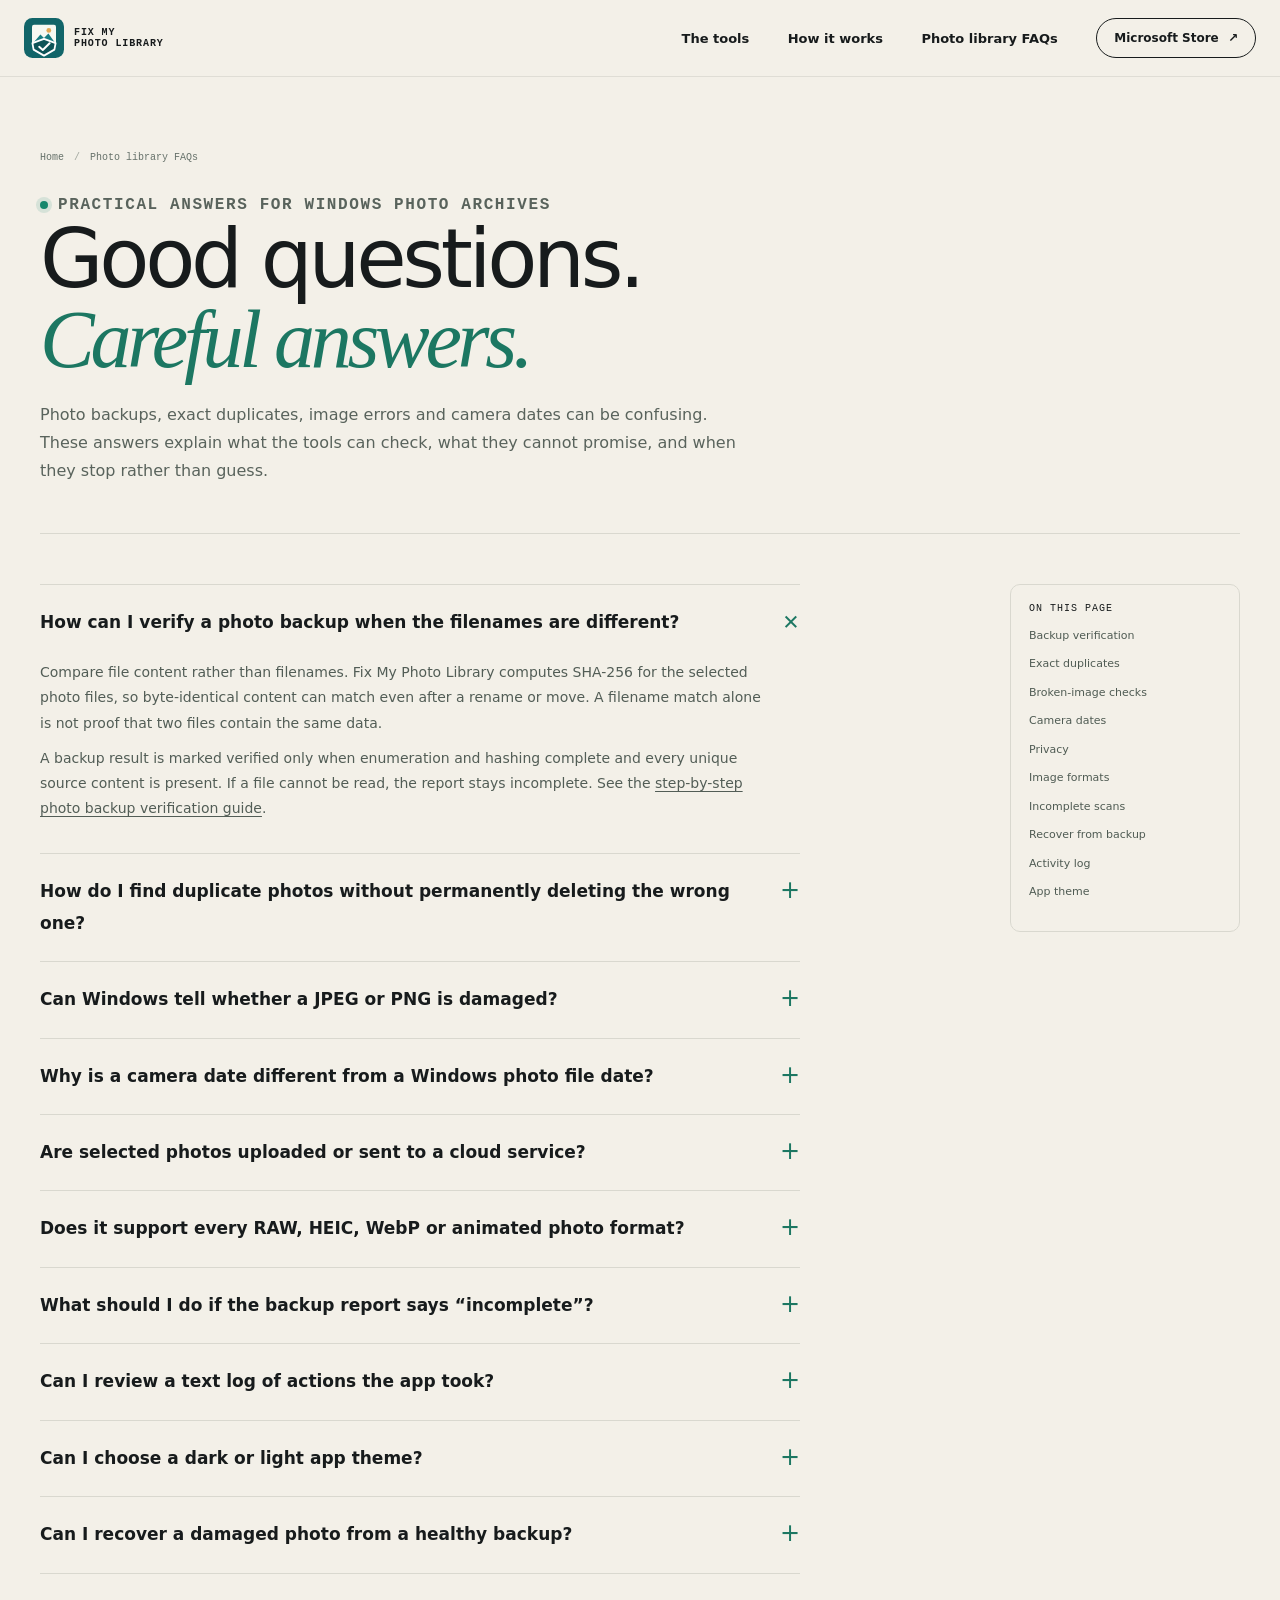
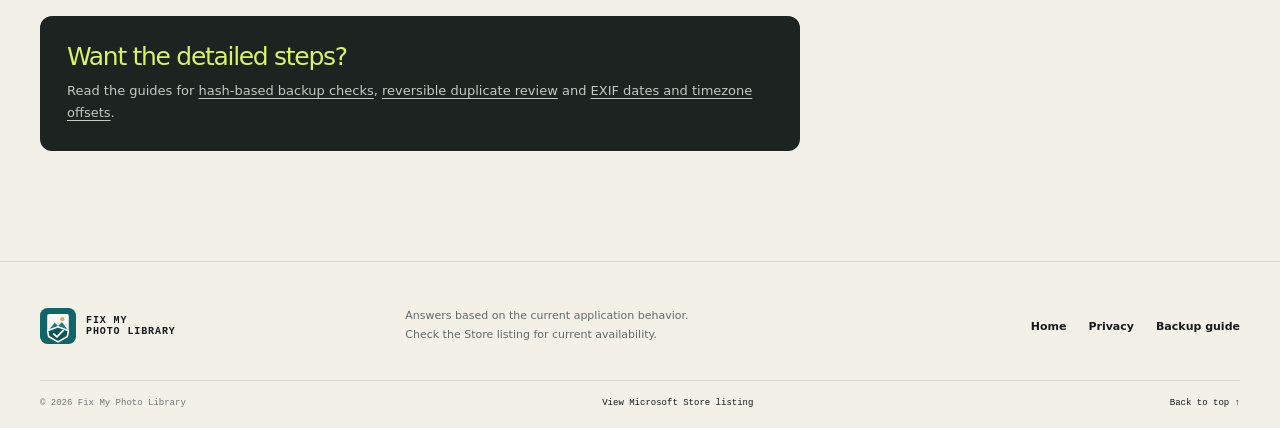
==== commit a28930c4: "Publish Fix My Photo Library website" ====
--- a/faq/index.html
+++ b/faq/index.html
@@ -25,7 +25,7 @@
 </head>
 <body>
   <a class="skip-link" href="#main">Skip to content</a>
-  <header class="site-header"><div class="header-inner"><a class="brand" href="../" aria-label="Fix My Photo Library home"><img src="../assets/favicon.svg" alt="" width="40" height="40"><span>FIX MY<br>PHOTO LIBRARY</span></a><button class="nav-toggle" type="button" aria-expanded="false" aria-controls="primary-nav"><span class="sr-only">Toggle navigation</span><span></span><span></span></button><nav class="primary-nav" id="primary-nav" aria-label="Main navigation"><a href="../#tools">The tools</a><a href="../#how-it-works">How it works</a><a href="./" aria-current="page">Photo library FAQs</a><a class="nav-cta" href="../#availability">Store listing: coming soon <span aria-hidden="true">↗</span></a></nav></div></header>
+  <header class="site-header"><div class="header-inner"><a class="brand" href="../" aria-label="Fix My Photo Library home"><img src="../assets/favicon.svg" alt="" width="40" height="40"><span>FIX MY<br>PHOTO LIBRARY</span></a><button class="nav-toggle" type="button" aria-expanded="false" aria-controls="primary-nav"><span class="sr-only">Toggle navigation</span><span></span><span></span></button><nav class="primary-nav" id="primary-nav" aria-label="Main navigation"><a href="../#tools">The tools</a><a href="../#how-it-works">How it works</a><a href="./" aria-current="page">Photo library FAQs</a><a class="nav-cta" href="https://apps.microsoft.com/detail/9N0KLW537VH8">Microsoft Store <span aria-hidden="true">↗</span></a></nav></div></header>
   <main id="main">
     <section class="page-hero section-wrap"><nav class="breadcrumbs" aria-label="Breadcrumb"><a href="../">Home</a><span aria-hidden="true">/</span><span aria-current="page">Photo library FAQs</span></nav><p class="eyebrow"><span class="eyebrow-dot"></span> Practical answers for Windows photo archives</p><h1>Good questions.<br><em>Careful answers.</em></h1><p>Photo backups, exact duplicates, image errors and camera dates can be confusing. These answers explain what the tools can check, what they cannot promise, and when they stop rather than guess.</p></section>
     <section class="article-layout section-wrap">
@@ -47,7 +47,7 @@
       <aside class="article-aside"><h2>On this page</h2><nav aria-label="FAQ topics"><a href="#backup-content">Backup verification</a><a href="#safe-duplicates">Exact duplicates</a><a href="#broken-photo">Broken-image checks</a><a href="#camera-dates">Camera dates</a><a href="#privacy">Privacy</a><a href="#formats">Image formats</a><a href="#partial-backup">Incomplete scans</a><a href="#recover-damaged">Recover from backup</a><a href="#action-log">Activity log</a><a href="#app-theme">App theme</a></nav></aside>
     </section>
   </main>
-  <footer class="site-footer"><div class="footer-main section-wrap"><a class="brand brand-footer" href="../"><img src="../assets/favicon.svg" alt="" width="36" height="36"><span>FIX MY<br>PHOTO LIBRARY</span></a><p>Answers based on the current application behavior.<br>Store release and listing are still pending.</p><nav aria-label="Footer"><a href="../">Home</a><a href="../privacy/">Privacy</a><a href="../guides/verify-photo-backup/">Backup guide</a></nav></div><div class="footer-bottom section-wrap"><span>© 2026 Fix My Photo Library</span><span>Product status: not yet available in Microsoft Store.</span><a href="#main">Back to top ↑</a></div></footer>
+  <footer class="site-footer"><div class="footer-main section-wrap"><a class="brand brand-footer" href="../"><img src="../assets/favicon.svg" alt="" width="36" height="36"><span>FIX MY<br>PHOTO LIBRARY</span></a><p>Answers based on the current application behavior.<br>Check the Store listing for current availability.</p><nav aria-label="Footer"><a href="../">Home</a><a href="../privacy/">Privacy</a><a href="../guides/verify-photo-backup/">Backup guide</a></nav></div><div class="footer-bottom section-wrap"><span>© 2026 Fix My Photo Library</span><span><a href="https://apps.microsoft.com/detail/9N0KLW537VH8">View Microsoft Store listing</a></span><a href="#main">Back to top ↑</a></div></footer>
   <script src="../assets/site.js" defer></script>
 </body>
 </html>
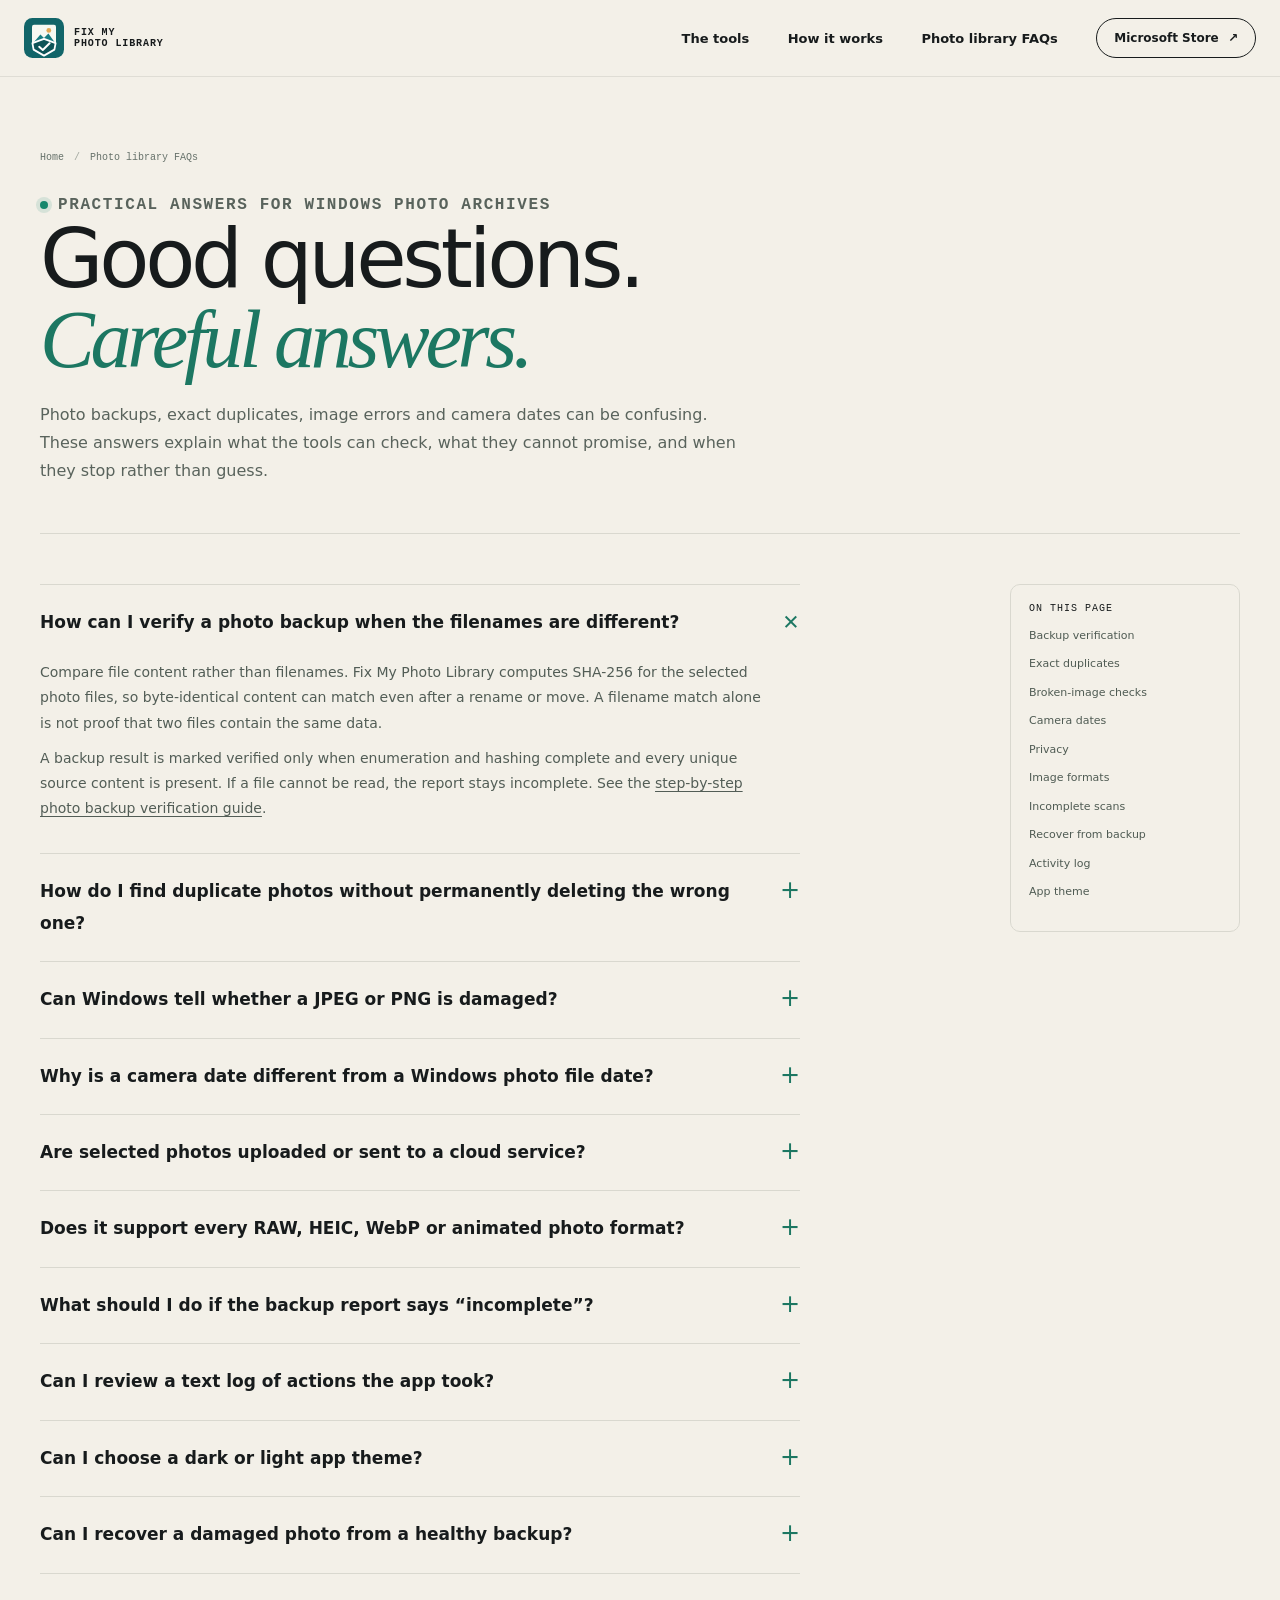
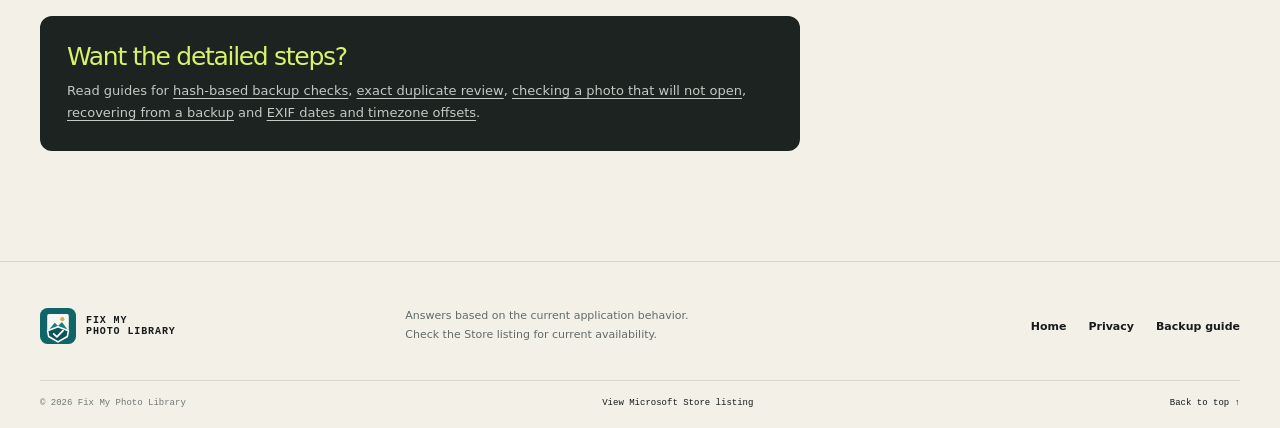
==== commit a6b0514a: "Publish Fix My Photo Library website" ====
--- a/faq/index.html
+++ b/faq/index.html
@@ -13,7 +13,7 @@
     {"@type":"FAQPage","mainEntity":[
       {"@type":"Question","name":"How can I verify a photo backup when the filenames are different?","acceptedAnswer":{"@type":"Answer","text":"Compare file contents instead of names. Fix My Photo Library calculates SHA-256 hashes for the selected photo files, so identical content can match after a rename. A result is only verified when both scans and hashes complete and all unique source content is present."}},
       {"@type":"Question","name":"How do I find duplicate photos without permanently deleting the wrong one?","acceptedAnswer":{"@type":"Answer","text":"Use exact-content duplicate groups, choose the keeper yourself, and quarantine only reviewed copies. Quarantine stores a recovery manifest and restore checks the hash and avoids overwriting an existing file."}},
-      {"@type":"Question","name":"Can Windows tell whether a JPEG or PNG is damaged?","acceptedAnswer":{"@type":"Answer","text":"A decoder can identify some files it cannot fully read, but that does not reconstruct lost pixels. The app checks supported Windows codecs, validates PNG structure and distinguishes failed decoding, resource limits and unavailable codecs."}},
+       {"@type":"Question","name":"Can Windows tell whether a JPEG or PNG is damaged?","acceptedAnswer":{"@type":"Answer","text":"A failed decode is a diagnostic signal, not proof of physical corruption or a repair. The app reports known unsupported formats and resource limits separately. If a file is unavailable or changing, preserve it and retry from a stable copy."}},
       {"@type":"Question","name":"Why is a photo's camera date different from its Windows file date?","acceptedAnswer":{"@type":"Answer","text":"EXIF capture time and Windows Created or Modified timestamps are different values. Camera dates can also lack a timezone offset. The app previews embedded evidence, does not guess a missing offset, and creates corrected copies without rewriting the original EXIF."}},
       {"@type":"Question","name":"Are my selected photos uploaded to a cloud service?","acceptedAnswer":{"@type":"Answer","text":"The app's photo scans, hashes, image checks and file operations run locally on the Windows PC. It does not upload photo contents to a service. Reports are written only to a folder the user chooses."}},
       {"@type":"Question","name":"Does the app support every RAW, HEIC or animated image format?","acceptedAnswer":{"@type":"Answer","text":"No. Image checks depend on codecs available on Windows and use a bounded pixel budget. Unsupported codecs and resource-limited images are reported separately from damaged files."}},
@@ -33,16 +33,16 @@
         <div class="qa-list">
           <details class="qa-item" id="backup-content" open><summary><h2>How can I verify a photo backup when the filenames are different?</h2></summary><div class="qa-answer"><p>Compare file content rather than filenames. Fix My Photo Library computes SHA-256 for the selected photo files, so byte-identical content can match even after a rename or move. A filename match alone is not proof that two files contain the same data.</p><p>A backup result is marked verified only when enumeration and hashing complete and every unique source content is present. If a file cannot be read, the report stays incomplete. See the <a href="../guides/verify-photo-backup/">step-by-step photo backup verification guide</a>.</p></div></details>
           <details class="qa-item" id="safe-duplicates"><summary><h2>How do I find duplicate photos without permanently deleting the wrong one?</h2></summary><div class="qa-answer"><p>The duplicate tool groups exact byte-for-byte matches. It does not claim two similar-looking photos are duplicates. You review the group, pin the photo to keep, and choose which copies to quarantine.</p><p>Quarantine is a separate folder with a recovery manifest. Restore rechecks the expected hash and chooses a new name if the original destination already exists. Read the <a href="../guides/find-duplicate-photos/">safe exact-duplicate review guide</a>.</p></div></details>
-          <details class="qa-item" id="broken-photo"><summary><h2>Can Windows tell whether a JPEG or PNG is damaged?</h2></summary><div class="qa-answer"><p>Windows image codecs can fully decode some supported image files and fail on others. A failed decode is a diagnostic signal, not a repair: the tool cannot reconstruct pixels that are missing from a damaged file.</p><p>PNG chunk structure and CRC values are checked before decoding. Unsupported codecs, inaccessible files and the image resource limit are reported separately so they are not mislabeled as corruption.</p></div></details>
+           <details class="qa-item" id="broken-photo"><summary><h2>Can Windows tell whether a JPEG or PNG is damaged?</h2></summary><div class="qa-answer"><p>Windows image codecs can fully decode some supported image files and fail on others. A failed decode is a diagnostic signal, not proof of physical corruption or a repair: the tool cannot reconstruct pixels that are missing from a damaged file.</p><p>The app reports known unsupported formats and resource limits separately. If a file is unavailable or changing, preserve it and retry from a stable copy rather than treating one failed check as proof of corruption. See the <a href="../guides/check-photo-file-health/">Windows photo-file health checklist</a>.</p></div></details>
           <details class="qa-item" id="camera-dates"><summary><h2>Why is a camera date different from a Windows photo file date?</h2></summary><div class="qa-answer"><p>EXIF capture time is embedded metadata; Windows Created and Modified are filesystem timestamps. They can disagree. EXIF wall-clock dates may also omit a timezone offset, making conversion to UTC ambiguous.</p><p>The app previews the date and offset. It does not guess a missing timezone. Corrected copies are the default. An explicitly confirmed in-place filesystem timestamp option has a journal-based Undo while content and timestamps still match; embedded EXIF is never rewritten. See the <a href="../guides/fix-photo-dates/">EXIF photo-date guide</a>.</p></div></details>
           <details class="qa-item" id="privacy"><summary><h2>Are selected photos uploaded or sent to a cloud service?</h2></summary><div class="qa-answer"><p>No photo contents are uploaded by the app. Scans, hashes, decoding, copies and quarantine operations are performed locally. Reports are saved only in the folder you choose. Job history stores a local summary; the activity log and action journal retain operation paths needed for review and recovery.</p><p>See the <a href="../privacy/">app privacy notice</a>. Microsoft Store licensing and Windows platform services are separate from photo processing.</p></div></details>
           <details class="qa-item" id="formats"><summary><h2>Does it support every RAW, HEIC, WebP or animated photo format?</h2></summary><div class="qa-answer"><p>No. Image inspection depends on codecs installed on that Windows PC. Animated frames are checked within a fixed aggregate pixel budget. If a codec is unavailable or a file exceeds the decode limit, the app reports that separately from a failed supported-format decode.</p><p>Install codecs only from a source you trust. The app does not download a codec or upload the photo to inspect it.</p></div></details>
           <details class="qa-item" id="partial-backup"><summary><h2>What should I do if the backup report says “incomplete”?</h2></summary><div class="qa-answer"><p>Do not treat an incomplete scan as verified. Review access-denied, missing, changed-during-scan and cloud-placeholder rows. Make the source and backup available, then run the check again. The app can offer to copy content it confirmed missing, but it rechecks source hashes and never overwrites an existing file.</p></div></details>
           <details class="qa-item" id="action-log"><summary><h2>Can I review a text log of actions the app took?</h2></summary><div class="qa-answer"><p>Yes. History shows recent job summaries and opens or exports a local <code>activity.txt</code> log with timestamps, outcomes, counts and paths for copy, quarantine, restore and report-export actions. Clearing job summaries does not delete the text log or recovery journal.</p></div></details>
           <details class="qa-item" id="app-theme"><summary><h2>Can I choose a dark or light app theme?</h2></summary><div class="qa-answer"><p>Yes. Choose System, Light or Dark in the app header. The preference is stored locally; Windows high-contrast colors take precedence.</p></div></details>
-          <details class="qa-item" id="recover-damaged"><summary><h2>Can I recover a damaged photo from a healthy backup?</h2></summary><div class="qa-answer"><p>If the backup contains a supported healthy image at the same relative path, select the damaged result and review the side-by-side preview. The app can create a new hash-verified copy in a separate recovery folder. It never replaces the damaged original; it does not call an undecodable or unsupported file healthy.</p></div></details>
+           <details class="qa-item" id="recover-damaged"><summary><h2>Can I recover a damaged photo from a healthy backup?</h2></summary><div class="qa-answer"><p>If the backup contains a supported healthy image at the same relative path, select the damaged result and review the side-by-side preview. The app can create a new hash-verified copy in a separate recovery folder; it does not repair image data. Keep the source and backup while you check the recovered copy. Follow the <a href="../guides/recover-photo-from-backup/">photo backup recovery guide</a>.</p></div></details>
         </div>
-        <div class="page-cta"><h2>Want the detailed steps?</h2><p>Read the guides for <a href="../guides/verify-photo-backup/">hash-based backup checks</a>, <a href="../guides/find-duplicate-photos/">reversible duplicate review</a> and <a href="../guides/fix-photo-dates/">EXIF dates and timezone offsets</a>.</p></div>
+         <div class="page-cta"><h2>Want the detailed steps?</h2><p>Read guides for <a href="../guides/verify-photo-backup/">hash-based backup checks</a>, <a href="../guides/find-duplicate-photos/">exact duplicate review</a>, <a href="../guides/check-photo-file-health/">checking a photo that will not open</a>, <a href="../guides/recover-photo-from-backup/">recovering from a backup</a> and <a href="../guides/fix-photo-dates/">EXIF dates and timezone offsets</a>.</p></div>
       </article>
       <aside class="article-aside"><h2>On this page</h2><nav aria-label="FAQ topics"><a href="#backup-content">Backup verification</a><a href="#safe-duplicates">Exact duplicates</a><a href="#broken-photo">Broken-image checks</a><a href="#camera-dates">Camera dates</a><a href="#privacy">Privacy</a><a href="#formats">Image formats</a><a href="#partial-backup">Incomplete scans</a><a href="#recover-damaged">Recover from backup</a><a href="#action-log">Activity log</a><a href="#app-theme">App theme</a></nav></aside>
     </section>
